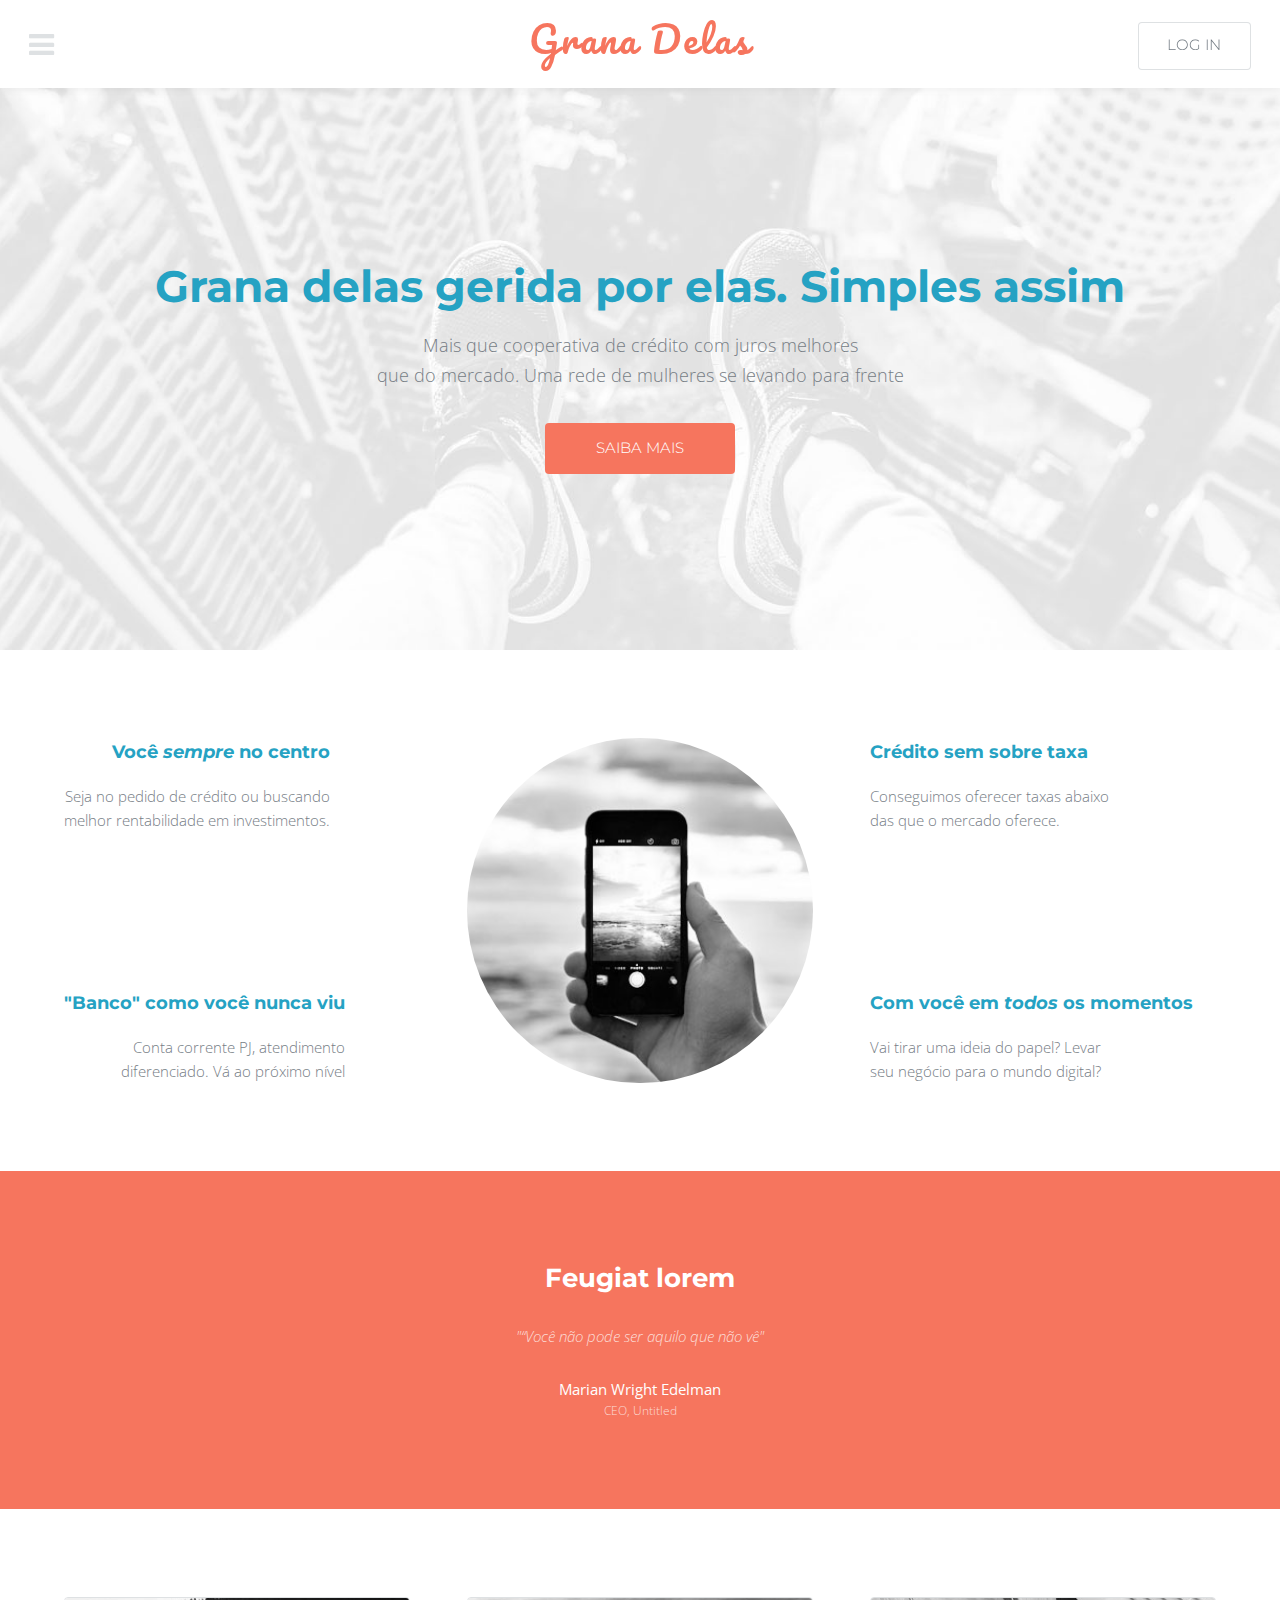
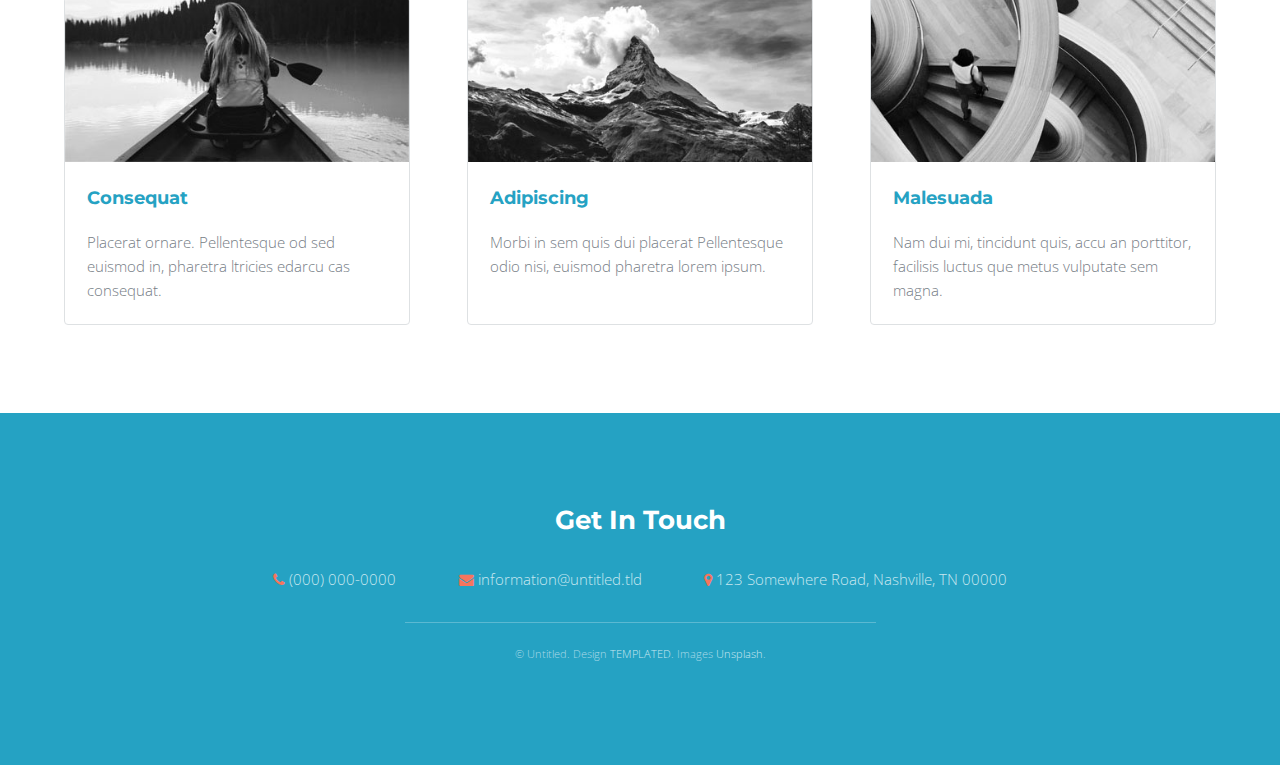
==== index.html @ 2351b1a2 "go" ====
<!DOCTYPE HTML>
<!--
	Intensify by TEMPLATED
	templated.co @templatedco
	Released for free under the Creative Commons Attribution 3.0 license (templated.co/license)
-->
<html>
	<head>
		<title>Grana Dellas</title>
		<meta charset="utf-8" />
		<meta name="viewport" content="width=device-width, initial-scale=1" />
		<link rel="stylesheet" href="assets/css/main.css" />
	</head>
	<body>

		<!-- Header -->
			<header id="header">
				<nav class="left">
					<a href="#menu"><span>Menu</span></a>
				</nav>
				<a href="index.html" class="logo">Grana Delas</a>
				<nav class="right">
					<a href="#" class="button alt">Log in</a>
				</nav>
			</header>

		<!-- Menu -->
			<nav id="menu">
				<ul class="links">
					<li><a href="index.html">Home</a></li>
					<li><a href="generic.html">Generic</a></li>
					<li><a href="elements.html">Elements</a></li>
				</ul>
				<ul class="actions vertical">
					<li><a href="#" class="button fit">Login</a></li>
				</ul>
			</nav>

		<!-- Banner -->
			<section id="banner">
				<div class="content">
					<h1>Grana delas gerida por elas. Simples assim</h1>
					<p>Mais que cooperativa de crédito com juros melhores<br />que do mercado. Uma rede de mulheres se levando para frente</p>
					<ul class="actions">
						<li><a href="#one" class="button scrolly">Saiba Mais</a></li>
					</ul>
				</div>
			</section>

		<!-- One -->
			<section id="one" class="wrapper">
				<div class="inner flex flex-3">
					<div class="flex-item left">
						<div>
							<h3>Você <i>sempre</i> no centro</h3>
							<p>Seja no pedido de crédito ou buscando<br />melhor rentabilidade em investimentos.</p>
						</div>
						<div>
							<h3>"Banco" como você nunca viu</h3>
							<p>Conta corrente PJ, atendimento  <br />diferenciado. Vá ao próximo nível</p>
						</div>
					</div>
					<div class="flex-item image fit round">
						<img src="images/pic01.jpg" alt="" />
					</div>
					<div class="flex-item right">
						<div>
							<h3>Crédito sem sobre taxa</h3>
							<p>Conseguimos oferecer taxas abaixo<br /> das que o mercado oferece.</p>
						</div>
						<div>
							<h3>Com você em <i>todos</i> os momentos</h3>
							<p>Vai tirar uma ideia do papel? Levar<br />seu negócio para o mundo digital?</p>
						</div>
					</div>
				</div>
			</section>

		<!-- Two -->
			<section id="two" class="wrapper style1 special">
				<div class="inner">
					<h2>Feugiat lorem</h2>
					<figure>
					    <blockquote>
					        "“Você não pode ser aquilo que não vê"
					    </blockquote>
					    <footer>
					        <cite class="author">Marian Wright Edelman</cite>
					        <cite class="company">CEO, Untitled</cite>
					    </footer>
					</figure>
				</div>
			</section>

		<!-- Three -->
			<section id="three" class="wrapper">
				<div class="inner flex flex-3">
					<div class="flex-item box">
						<div class="image fit">
							<img src="images/pic02.jpg" alt="" />
						</div>
						<div class="content">
							<h3>Consequat</h3>
							<p>Placerat ornare. Pellentesque od sed euismod in, pharetra ltricies edarcu cas consequat.</p>
						</div>
					</div>
					<div class="flex-item box">
						<div class="image fit">
							<img src="images/pic03.jpg" alt="" />
						</div>
						<div class="content">
							<h3>Adipiscing</h3>
							<p>Morbi in sem quis dui placerat Pellentesque odio nisi, euismod pharetra lorem ipsum.</p>
						</div>
					</div>
					<div class="flex-item box">
						<div class="image fit">
							<img src="images/pic04.jpg" alt="" />
						</div>
						<div class="content">
							<h3>Malesuada</h3>
							<p>Nam dui mi, tincidunt quis, accu an porttitor, facilisis luctus que metus vulputate sem magna.</p>
						</div>
					</div>
				</div>
			</section>

		<!-- Footer -->
			<footer id="footer">
				<div class="inner">
					<h2>Get In Touch</h2>
					<ul class="actions">
						<li><span class="icon fa-phone"></span> <a href="#">(000) 000-0000</a></li>
						<li><span class="icon fa-envelope"></span> <a href="#">information@untitled.tld</a></li>
						<li><span class="icon fa-map-marker"></span> 123 Somewhere Road, Nashville, TN 00000</li>
					</ul>
				</div>
				<div class="copyright">
					&copy; Untitled. Design <a href="https://templated.co">TEMPLATED</a>. Images <a href="https://unsplash.com">Unsplash</a>.
				</div>
			</footer>

		<!-- Scripts -->
			<script src="assets/js/jquery.min.js"></script>
			<script src="assets/js/jquery.scrolly.min.js"></script>
			<script src="assets/js/skel.min.js"></script>
			<script src="assets/js/util.js"></script>
			<script src="assets/js/main.js"></script>

	</body>
</html>
---- assets/css/main.css ----
@charset "UTF-8";
@import url(font-awesome.min.css);
@import "https://fonts.googleapis.com/css?family=Montserrat:700|Open+Sans:300,400|Pacifico";

/*
	Intensify by TEMPLATED
	templated.co @templatedco
	Released for free under the Creative Commons Attribution 3.0 license (templated.co/license)
*/

/* Reset */

	html, body, div, span, applet, object, iframe, h1, h2, h3, h4, h5, h6, p, blockquote, pre, a, abbr, acronym, address, big, cite, code, del, dfn, em, img, ins, kbd, q, s, samp, small, strike, strong, sub, sup, tt, var, b, u, i, center, dl, dt, dd, ol, ul, li, fieldset, form, label, legend, table, caption, tbody, tfoot, thead, tr, th, td, article, aside, canvas, details, embed, figure, figcaption, footer, header, hgroup, menu, nav, output, ruby, section, summary, time, mark, audio, video {
		margin: 0;
		padding: 0;
		border: 0;
		font-size: 100%;
		font: inherit;
		vertical-align: baseline;
	}

	article, aside, details, figcaption, figure, footer, header, hgroup, menu, nav, section {
		display: block;
	}

	body {
		line-height: 1;
	}

	ol, ul {
		list-style: none;
	}

	blockquote, q {
		quotes: none;
	}

	blockquote:before, blockquote:after, q:before, q:after {
		content: '';
		content: none;
	}

	table {
		border-collapse: collapse;
		border-spacing: 0;
	}

	body {
		-webkit-text-size-adjust: none;
	}

/* Box Model */

	*, *:before, *:after {
		-moz-box-sizing: border-box;
		-webkit-box-sizing: border-box;
		box-sizing: border-box;
	}

/* Containers */

	.container {
		margin-left: auto;
		margin-right: auto;
	}

	.container.\31 25\25 {
		width: 100%;
		max-width: 100em;
		min-width: 80em;
	}

	.container.\37 5\25 {
		width: 60em;
	}

	.container.\35 0\25 {
		width: 40em;
	}

	.container.\32 5\25 {
		width: 20em;
	}

	.container {
		width: 80em;
	}

	@media screen and (max-width: 1680px) {

		.container.\31 25\25 {
			width: 100%;
			max-width: 100em;
			min-width: 80em;
		}

		.container.\37 5\25 {
			width: 60em;
		}

		.container.\35 0\25 {
			width: 40em;
		}

		.container.\32 5\25 {
			width: 20em;
		}

		.container {
			width: 80em;
		}

	}

	@media screen and (max-width: 1280px) {

		.container.\31 25\25 {
			width: 100%;
			max-width: 81.25em;
			min-width: 65em;
		}

		.container.\37 5\25 {
			width: 48.75em;
		}

		.container.\35 0\25 {
			width: 32.5em;
		}

		.container.\32 5\25 {
			width: 16.25em;
		}

		.container {
			width: 65em;
		}

	}

	@media screen and (max-width: 980px) {

		.container.\31 25\25 {
			width: 100%;
			max-width: 112.5%;
			min-width: 90%;
		}

		.container.\37 5\25 {
			width: 67.5%;
		}

		.container.\35 0\25 {
			width: 45%;
		}

		.container.\32 5\25 {
			width: 22.5%;
		}

		.container {
			width: 90%;
		}

	}

	@media screen and (max-width: 736px) {

		.container.\31 25\25 {
			width: 100%;
			max-width: 112.5%;
			min-width: 90%;
		}

		.container.\37 5\25 {
			width: 67.5%;
		}

		.container.\35 0\25 {
			width: 45%;
		}

		.container.\32 5\25 {
			width: 22.5%;
		}

		.container {
			width: 90% !important;
		}

	}

	@media screen and (max-width: 480px) {

		.container.\31 25\25 {
			width: 100%;
			max-width: 112.5%;
			min-width: 90%;
		}

		.container.\37 5\25 {
			width: 67.5%;
		}

		.container.\35 0\25 {
			width: 45%;
		}

		.container.\32 5\25 {
			width: 22.5%;
		}

		.container {
			width: 90% !important;
		}

	}

/* Grid */

	.row {
		border-bottom: solid 1px transparent;
		-moz-box-sizing: border-box;
		-webkit-box-sizing: border-box;
		box-sizing: border-box;
	}

	.row > * {
		float: left;
		-moz-box-sizing: border-box;
		-webkit-box-sizing: border-box;
		box-sizing: border-box;
	}

	.row:after, .row:before {
		content: '';
		display: block;
		clear: both;
		height: 0;
	}

	.row.uniform > * > :first-child {
		margin-top: 0;
	}

	.row.uniform > * > :last-child {
		margin-bottom: 0;
	}

	.row.\30 \25 > * {
		padding: 0 0 0 0em;
	}

	.row.\30 \25 {
		margin: 0 0 -1px 0em;
	}

	.row.uniform.\30 \25 > * {
		padding: 0em 0 0 0em;
	}

	.row.uniform.\30 \25 {
		margin: 0em 0 -1px 0em;
	}

	.row > * {
		padding: 0 0 0 2em;
	}

	.row {
		margin: 0 0 -1px -2em;
	}

	.row.uniform > * {
		padding: 2em 0 0 2em;
	}

	.row.uniform {
		margin: -2em 0 -1px -2em;
	}

	.row.\32 00\25 > * {
		padding: 0 0 0 4em;
	}

	.row.\32 00\25 {
		margin: 0 0 -1px -4em;
	}

	.row.uniform.\32 00\25 > * {
		padding: 4em 0 0 4em;
	}

	.row.uniform.\32 00\25 {
		margin: -4em 0 -1px -4em;
	}

	.row.\31 50\25 > * {
		padding: 0 0 0 3em;
	}

	.row.\31 50\25 {
		margin: 0 0 -1px -3em;
	}

	.row.uniform.\31 50\25 > * {
		padding: 3em 0 0 3em;
	}

	.row.uniform.\31 50\25 {
		margin: -3em 0 -1px -3em;
	}

	.row.\35 0\25 > * {
		padding: 0 0 0 1em;
	}

	.row.\35 0\25 {
		margin: 0 0 -1px -1em;
	}

	.row.uniform.\35 0\25 > * {
		padding: 1em 0 0 1em;
	}

	.row.uniform.\35 0\25 {
		margin: -1em 0 -1px -1em;
	}

	.row.\32 5\25 > * {
		padding: 0 0 0 0.5em;
	}

	.row.\32 5\25 {
		margin: 0 0 -1px -0.5em;
	}

	.row.uniform.\32 5\25 > * {
		padding: 0.5em 0 0 0.5em;
	}

	.row.uniform.\32 5\25 {
		margin: -0.5em 0 -1px -0.5em;
	}

	.\31 2u, .\31 2u\24 {
		width: 100%;
		clear: none;
		margin-left: 0;
	}

	.\31 1u, .\31 1u\24 {
		width: 91.6666666667%;
		clear: none;
		margin-left: 0;
	}

	.\31 0u, .\31 0u\24 {
		width: 83.3333333333%;
		clear: none;
		margin-left: 0;
	}

	.\39 u, .\39 u\24 {
		width: 75%;
		clear: none;
		margin-left: 0;
	}

	.\38 u, .\38 u\24 {
		width: 66.6666666667%;
		clear: none;
		margin-left: 0;
	}

	.\37 u, .\37 u\24 {
		width: 58.3333333333%;
		clear: none;
		margin-left: 0;
	}

	.\36 u, .\36 u\24 {
		width: 50%;
		clear: none;
		margin-left: 0;
	}

	.\35 u, .\35 u\24 {
		width: 41.6666666667%;
		clear: none;
		margin-left: 0;
	}

	.\34 u, .\34 u\24 {
		width: 33.3333333333%;
		clear: none;
		margin-left: 0;
	}

	.\33 u, .\33 u\24 {
		width: 25%;
		clear: none;
		margin-left: 0;
	}

	.\32 u, .\32 u\24 {
		width: 16.6666666667%;
		clear: none;
		margin-left: 0;
	}

	.\31 u, .\31 u\24 {
		width: 8.3333333333%;
		clear: none;
		margin-left: 0;
	}

	.\31 2u\24 + *,
	.\31 1u\24 + *,
	.\31 0u\24 + *,
	.\39 u\24 + *,
	.\38 u\24 + *,
	.\37 u\24 + *,
	.\36 u\24 + *,
	.\35 u\24 + *,
	.\34 u\24 + *,
	.\33 u\24 + *,
	.\32 u\24 + *,
	.\31 u\24 + * {
		clear: left;
	}

	.\-11u {
		margin-left: 91.66667%;
	}

	.\-10u {
		margin-left: 83.33333%;
	}

	.\-9u {
		margin-left: 75%;
	}

	.\-8u {
		margin-left: 66.66667%;
	}

	.\-7u {
		margin-left: 58.33333%;
	}

	.\-6u {
		margin-left: 50%;
	}

	.\-5u {
		margin-left: 41.66667%;
	}

	.\-4u {
		margin-left: 33.33333%;
	}

	.\-3u {
		margin-left: 25%;
	}

	.\-2u {
		margin-left: 16.66667%;
	}

	.\-1u {
		margin-left: 8.33333%;
	}

	@media screen and (max-width: 1680px) {

		.row > * {
			padding: 0 0 0 2em;
		}

		.row {
			margin: 0 0 -1px -2em;
		}

		.row.uniform > * {
			padding: 2em 0 0 2em;
		}

		.row.uniform {
			margin: -2em 0 -1px -2em;
		}

		.row.\32 00\25 > * {
			padding: 0 0 0 4em;
		}

		.row.\32 00\25 {
			margin: 0 0 -1px -4em;
		}

		.row.uniform.\32 00\25 > * {
			padding: 4em 0 0 4em;
		}

		.row.uniform.\32 00\25 {
			margin: -4em 0 -1px -4em;
		}

		.row.\31 50\25 > * {
			padding: 0 0 0 3em;
		}

		.row.\31 50\25 {
			margin: 0 0 -1px -3em;
		}

		.row.uniform.\31 50\25 > * {
			padding: 3em 0 0 3em;
		}

		.row.uniform.\31 50\25 {
			margin: -3em 0 -1px -3em;
		}

		.row.\35 0\25 > * {
			padding: 0 0 0 1em;
		}

		.row.\35 0\25 {
			margin: 0 0 -1px -1em;
		}

		.row.uniform.\35 0\25 > * {
			padding: 1em 0 0 1em;
		}

		.row.uniform.\35 0\25 {
			margin: -1em 0 -1px -1em;
		}

		.row.\32 5\25 > * {
			padding: 0 0 0 0.5em;
		}

		.row.\32 5\25 {
			margin: 0 0 -1px -0.5em;
		}

		.row.uniform.\32 5\25 > * {
			padding: 0.5em 0 0 0.5em;
		}

		.row.uniform.\32 5\25 {
			margin: -0.5em 0 -1px -0.5em;
		}

		.\31 2u\28xlarge\29, .\31 2u\24\28xlarge\29 {
			width: 100%;
			clear: none;
			margin-left: 0;
		}

		.\31 1u\28xlarge\29, .\31 1u\24\28xlarge\29 {
			width: 91.6666666667%;
			clear: none;
			margin-left: 0;
		}

		.\31 0u\28xlarge\29, .\31 0u\24\28xlarge\29 {
			width: 83.3333333333%;
			clear: none;
			margin-left: 0;
		}

		.\39 u\28xlarge\29, .\39 u\24\28xlarge\29 {
			width: 75%;
			clear: none;
			margin-left: 0;
		}

		.\38 u\28xlarge\29, .\38 u\24\28xlarge\29 {
			width: 66.6666666667%;
			clear: none;
			margin-left: 0;
		}

		.\37 u\28xlarge\29, .\37 u\24\28xlarge\29 {
			width: 58.3333333333%;
			clear: none;
			margin-left: 0;
		}

		.\36 u\28xlarge\29, .\36 u\24\28xlarge\29 {
			width: 50%;
			clear: none;
			margin-left: 0;
		}

		.\35 u\28xlarge\29, .\35 u\24\28xlarge\29 {
			width: 41.6666666667%;
			clear: none;
			margin-left: 0;
		}

		.\34 u\28xlarge\29, .\34 u\24\28xlarge\29 {
			width: 33.3333333333%;
			clear: none;
			margin-left: 0;
		}

		.\33 u\28xlarge\29, .\33 u\24\28xlarge\29 {
			width: 25%;
			clear: none;
			margin-left: 0;
		}

		.\32 u\28xlarge\29, .\32 u\24\28xlarge\29 {
			width: 16.6666666667%;
			clear: none;
			margin-left: 0;
		}

		.\31 u\28xlarge\29, .\31 u\24\28xlarge\29 {
			width: 8.3333333333%;
			clear: none;
			margin-left: 0;
		}

		.\31 2u\24\28xlarge\29 + *,
		.\31 1u\24\28xlarge\29 + *,
		.\31 0u\24\28xlarge\29 + *,
		.\39 u\24\28xlarge\29 + *,
		.\38 u\24\28xlarge\29 + *,
		.\37 u\24\28xlarge\29 + *,
		.\36 u\24\28xlarge\29 + *,
		.\35 u\24\28xlarge\29 + *,
		.\34 u\24\28xlarge\29 + *,
		.\33 u\24\28xlarge\29 + *,
		.\32 u\24\28xlarge\29 + *,
		.\31 u\24\28xlarge\29 + * {
			clear: left;
		}

		.\-11u\28xlarge\29 {
			margin-left: 91.66667%;
		}

		.\-10u\28xlarge\29 {
			margin-left: 83.33333%;
		}

		.\-9u\28xlarge\29 {
			margin-left: 75%;
		}

		.\-8u\28xlarge\29 {
			margin-left: 66.66667%;
		}

		.\-7u\28xlarge\29 {
			margin-left: 58.33333%;
		}

		.\-6u\28xlarge\29 {
			margin-left: 50%;
		}

		.\-5u\28xlarge\29 {
			margin-left: 41.66667%;
		}

		.\-4u\28xlarge\29 {
			margin-left: 33.33333%;
		}

		.\-3u\28xlarge\29 {
			margin-left: 25%;
		}

		.\-2u\28xlarge\29 {
			margin-left: 16.66667%;
		}

		.\-1u\28xlarge\29 {
			margin-left: 8.33333%;
		}

	}

	@media screen and (max-width: 1280px) {

		.row > * {
			padding: 0 0 0 1.5em;
		}

		.row {
			margin: 0 0 -1px -1.5em;
		}

		.row.uniform > * {
			padding: 1.5em 0 0 1.5em;
		}

		.row.uniform {
			margin: -1.5em 0 -1px -1.5em;
		}

		.row.\32 00\25 > * {
			padding: 0 0 0 3em;
		}

		.row.\32 00\25 {
			margin: 0 0 -1px -3em;
		}

		.row.uniform.\32 00\25 > * {
			padding: 3em 0 0 3em;
		}

		.row.uniform.\32 00\25 {
			margin: -3em 0 -1px -3em;
		}

		.row.\31 50\25 > * {
			padding: 0 0 0 2.25em;
		}

		.row.\31 50\25 {
			margin: 0 0 -1px -2.25em;
		}

		.row.uniform.\31 50\25 > * {
			padding: 2.25em 0 0 2.25em;
		}

		.row.uniform.\31 50\25 {
			margin: -2.25em 0 -1px -2.25em;
		}

		.row.\35 0\25 > * {
			padding: 0 0 0 0.75em;
		}

		.row.\35 0\25 {
			margin: 0 0 -1px -0.75em;
		}

		.row.uniform.\35 0\25 > * {
			padding: 0.75em 0 0 0.75em;
		}

		.row.uniform.\35 0\25 {
			margin: -0.75em 0 -1px -0.75em;
		}

		.row.\32 5\25 > * {
			padding: 0 0 0 0.375em;
		}

		.row.\32 5\25 {
			margin: 0 0 -1px -0.375em;
		}

		.row.uniform.\32 5\25 > * {
			padding: 0.375em 0 0 0.375em;
		}

		.row.uniform.\32 5\25 {
			margin: -0.375em 0 -1px -0.375em;
		}

		.\31 2u\28large\29, .\31 2u\24\28large\29 {
			width: 100%;
			clear: none;
			margin-left: 0;
		}

		.\31 1u\28large\29, .\31 1u\24\28large\29 {
			width: 91.6666666667%;
			clear: none;
			margin-left: 0;
		}

		.\31 0u\28large\29, .\31 0u\24\28large\29 {
			width: 83.3333333333%;
			clear: none;
			margin-left: 0;
		}

		.\39 u\28large\29, .\39 u\24\28large\29 {
			width: 75%;
			clear: none;
			margin-left: 0;
		}

		.\38 u\28large\29, .\38 u\24\28large\29 {
			width: 66.6666666667%;
			clear: none;
			margin-left: 0;
		}

		.\37 u\28large\29, .\37 u\24\28large\29 {
			width: 58.3333333333%;
			clear: none;
			margin-left: 0;
		}

		.\36 u\28large\29, .\36 u\24\28large\29 {
			width: 50%;
			clear: none;
			margin-left: 0;
		}

		.\35 u\28large\29, .\35 u\24\28large\29 {
			width: 41.6666666667%;
			clear: none;
			margin-left: 0;
		}

		.\34 u\28large\29, .\34 u\24\28large\29 {
			width: 33.3333333333%;
			clear: none;
			margin-left: 0;
		}

		.\33 u\28large\29, .\33 u\24\28large\29 {
			width: 25%;
			clear: none;
			margin-left: 0;
		}

		.\32 u\28large\29, .\32 u\24\28large\29 {
			width: 16.6666666667%;
			clear: none;
			margin-left: 0;
		}

		.\31 u\28large\29, .\31 u\24\28large\29 {
			width: 8.3333333333%;
			clear: none;
			margin-left: 0;
		}

		.\31 2u\24\28large\29 + *,
		.\31 1u\24\28large\29 + *,
		.\31 0u\24\28large\29 + *,
		.\39 u\24\28large\29 + *,
		.\38 u\24\28large\29 + *,
		.\37 u\24\28large\29 + *,
		.\36 u\24\28large\29 + *,
		.\35 u\24\28large\29 + *,
		.\34 u\24\28large\29 + *,
		.\33 u\24\28large\29 + *,
		.\32 u\24\28large\29 + *,
		.\31 u\24\28large\29 + * {
			clear: left;
		}

		.\-11u\28large\29 {
			margin-left: 91.66667%;
		}

		.\-10u\28large\29 {
			margin-left: 83.33333%;
		}

		.\-9u\28large\29 {
			margin-left: 75%;
		}

		.\-8u\28large\29 {
			margin-left: 66.66667%;
		}

		.\-7u\28large\29 {
			margin-left: 58.33333%;
		}

		.\-6u\28large\29 {
			margin-left: 50%;
		}

		.\-5u\28large\29 {
			margin-left: 41.66667%;
		}

		.\-4u\28large\29 {
			margin-left: 33.33333%;
		}

		.\-3u\28large\29 {
			margin-left: 25%;
		}

		.\-2u\28large\29 {
			margin-left: 16.66667%;
		}

		.\-1u\28large\29 {
			margin-left: 8.33333%;
		}

	}

	@media screen and (max-width: 980px) {

		.row > * {
			padding: 0 0 0 1.5em;
		}

		.row {
			margin: 0 0 -1px -1.5em;
		}

		.row.uniform > * {
			padding: 1.5em 0 0 1.5em;
		}

		.row.uniform {
			margin: -1.5em 0 -1px -1.5em;
		}

		.row.\32 00\25 > * {
			padding: 0 0 0 3em;
		}

		.row.\32 00\25 {
			margin: 0 0 -1px -3em;
		}

		.row.uniform.\32 00\25 > * {
			padding: 3em 0 0 3em;
		}

		.row.uniform.\32 00\25 {
			margin: -3em 0 -1px -3em;
		}

		.row.\31 50\25 > * {
			padding: 0 0 0 2.25em;
		}

		.row.\31 50\25 {
			margin: 0 0 -1px -2.25em;
		}

		.row.uniform.\31 50\25 > * {
			padding: 2.25em 0 0 2.25em;
		}

		.row.uniform.\31 50\25 {
			margin: -2.25em 0 -1px -2.25em;
		}

		.row.\35 0\25 > * {
			padding: 0 0 0 0.75em;
		}

		.row.\35 0\25 {
			margin: 0 0 -1px -0.75em;
		}

		.row.uniform.\35 0\25 > * {
			padding: 0.75em 0 0 0.75em;
		}

		.row.uniform.\35 0\25 {
			margin: -0.75em 0 -1px -0.75em;
		}

		.row.\32 5\25 > * {
			padding: 0 0 0 0.375em;
		}

		.row.\32 5\25 {
			margin: 0 0 -1px -0.375em;
		}

		.row.uniform.\32 5\25 > * {
			padding: 0.375em 0 0 0.375em;
		}

		.row.uniform.\32 5\25 {
			margin: -0.375em 0 -1px -0.375em;
		}

		.\31 2u\28medium\29, .\31 2u\24\28medium\29 {
			width: 100%;
			clear: none;
			margin-left: 0;
		}

		.\31 1u\28medium\29, .\31 1u\24\28medium\29 {
			width: 91.6666666667%;
			clear: none;
			margin-left: 0;
		}

		.\31 0u\28medium\29, .\31 0u\24\28medium\29 {
			width: 83.3333333333%;
			clear: none;
			margin-left: 0;
		}

		.\39 u\28medium\29, .\39 u\24\28medium\29 {
			width: 75%;
			clear: none;
			margin-left: 0;
		}

		.\38 u\28medium\29, .\38 u\24\28medium\29 {
			width: 66.6666666667%;
			clear: none;
			margin-left: 0;
		}

		.\37 u\28medium\29, .\37 u\24\28medium\29 {
			width: 58.3333333333%;
			clear: none;
			margin-left: 0;
		}

		.\36 u\28medium\29, .\36 u\24\28medium\29 {
			width: 50%;
			clear: none;
			margin-left: 0;
		}

		.\35 u\28medium\29, .\35 u\24\28medium\29 {
			width: 41.6666666667%;
			clear: none;
			margin-left: 0;
		}

		.\34 u\28medium\29, .\34 u\24\28medium\29 {
			width: 33.3333333333%;
			clear: none;
			margin-left: 0;
		}

		.\33 u\28medium\29, .\33 u\24\28medium\29 {
			width: 25%;
			clear: none;
			margin-left: 0;
		}

		.\32 u\28medium\29, .\32 u\24\28medium\29 {
			width: 16.6666666667%;
			clear: none;
			margin-left: 0;
		}

		.\31 u\28medium\29, .\31 u\24\28medium\29 {
			width: 8.3333333333%;
			clear: none;
			margin-left: 0;
		}

		.\31 2u\24\28medium\29 + *,
		.\31 1u\24\28medium\29 + *,
		.\31 0u\24\28medium\29 + *,
		.\39 u\24\28medium\29 + *,
		.\38 u\24\28medium\29 + *,
		.\37 u\24\28medium\29 + *,
		.\36 u\24\28medium\29 + *,
		.\35 u\24\28medium\29 + *,
		.\34 u\24\28medium\29 + *,
		.\33 u\24\28medium\29 + *,
		.\32 u\24\28medium\29 + *,
		.\31 u\24\28medium\29 + * {
			clear: left;
		}

		.\-11u\28medium\29 {
			margin-left: 91.66667%;
		}

		.\-10u\28medium\29 {
			margin-left: 83.33333%;
		}

		.\-9u\28medium\29 {
			margin-left: 75%;
		}

		.\-8u\28medium\29 {
			margin-left: 66.66667%;
		}

		.\-7u\28medium\29 {
			margin-left: 58.33333%;
		}

		.\-6u\28medium\29 {
			margin-left: 50%;
		}

		.\-5u\28medium\29 {
			margin-left: 41.66667%;
		}

		.\-4u\28medium\29 {
			margin-left: 33.33333%;
		}

		.\-3u\28medium\29 {
			margin-left: 25%;
		}

		.\-2u\28medium\29 {
			margin-left: 16.66667%;
		}

		.\-1u\28medium\29 {
			margin-left: 8.33333%;
		}

	}

	@media screen and (max-width: 736px) {

		.row > * {
			padding: 0 0 0 1.25em;
		}

		.row {
			margin: 0 0 -1px -1.25em;
		}

		.row.uniform > * {
			padding: 1.25em 0 0 1.25em;
		}

		.row.uniform {
			margin: -1.25em 0 -1px -1.25em;
		}

		.row.\32 00\25 > * {
			padding: 0 0 0 2.5em;
		}

		.row.\32 00\25 {
			margin: 0 0 -1px -2.5em;
		}

		.row.uniform.\32 00\25 > * {
			padding: 2.5em 0 0 2.5em;
		}

		.row.uniform.\32 00\25 {
			margin: -2.5em 0 -1px -2.5em;
		}

		.row.\31 50\25 > * {
			padding: 0 0 0 1.875em;
		}

		.row.\31 50\25 {
			margin: 0 0 -1px -1.875em;
		}

		.row.uniform.\31 50\25 > * {
			padding: 1.875em 0 0 1.875em;
		}

		.row.uniform.\31 50\25 {
			margin: -1.875em 0 -1px -1.875em;
		}

		.row.\35 0\25 > * {
			padding: 0 0 0 0.625em;
		}

		.row.\35 0\25 {
			margin: 0 0 -1px -0.625em;
		}

		.row.uniform.\35 0\25 > * {
			padding: 0.625em 0 0 0.625em;
		}

		.row.uniform.\35 0\25 {
			margin: -0.625em 0 -1px -0.625em;
		}

		.row.\32 5\25 > * {
			padding: 0 0 0 0.3125em;
		}

		.row.\32 5\25 {
			margin: 0 0 -1px -0.3125em;
		}

		.row.uniform.\32 5\25 > * {
			padding: 0.3125em 0 0 0.3125em;
		}

		.row.uniform.\32 5\25 {
			margin: -0.3125em 0 -1px -0.3125em;
		}

		.\31 2u\28small\29, .\31 2u\24\28small\29 {
			width: 100%;
			clear: none;
			margin-left: 0;
		}

		.\31 1u\28small\29, .\31 1u\24\28small\29 {
			width: 91.6666666667%;
			clear: none;
			margin-left: 0;
		}

		.\31 0u\28small\29, .\31 0u\24\28small\29 {
			width: 83.3333333333%;
			clear: none;
			margin-left: 0;
		}

		.\39 u\28small\29, .\39 u\24\28small\29 {
			width: 75%;
			clear: none;
			margin-left: 0;
		}

		.\38 u\28small\29, .\38 u\24\28small\29 {
			width: 66.6666666667%;
			clear: none;
			margin-left: 0;
		}

		.\37 u\28small\29, .\37 u\24\28small\29 {
			width: 58.3333333333%;
			clear: none;
			margin-left: 0;
		}

		.\36 u\28small\29, .\36 u\24\28small\29 {
			width: 50%;
			clear: none;
			margin-left: 0;
		}

		.\35 u\28small\29, .\35 u\24\28small\29 {
			width: 41.6666666667%;
			clear: none;
			margin-left: 0;
		}

		.\34 u\28small\29, .\34 u\24\28small\29 {
			width: 33.3333333333%;
			clear: none;
			margin-left: 0;
		}

		.\33 u\28small\29, .\33 u\24\28small\29 {
			width: 25%;
			clear: none;
			margin-left: 0;
		}

		.\32 u\28small\29, .\32 u\24\28small\29 {
			width: 16.6666666667%;
			clear: none;
			margin-left: 0;
		}

		.\31 u\28small\29, .\31 u\24\28small\29 {
			width: 8.3333333333%;
			clear: none;
			margin-left: 0;
		}

		.\31 2u\24\28small\29 + *,
		.\31 1u\24\28small\29 + *,
		.\31 0u\24\28small\29 + *,
		.\39 u\24\28small\29 + *,
		.\38 u\24\28small\29 + *,
		.\37 u\24\28small\29 + *,
		.\36 u\24\28small\29 + *,
		.\35 u\24\28small\29 + *,
		.\34 u\24\28small\29 + *,
		.\33 u\24\28small\29 + *,
		.\32 u\24\28small\29 + *,
		.\31 u\24\28small\29 + * {
			clear: left;
		}

		.\-11u\28small\29 {
			margin-left: 91.66667%;
		}

		.\-10u\28small\29 {
			margin-left: 83.33333%;
		}

		.\-9u\28small\29 {
			margin-left: 75%;
		}

		.\-8u\28small\29 {
			margin-left: 66.66667%;
		}

		.\-7u\28small\29 {
			margin-left: 58.33333%;
		}

		.\-6u\28small\29 {
			margin-left: 50%;
		}

		.\-5u\28small\29 {
			margin-left: 41.66667%;
		}

		.\-4u\28small\29 {
			margin-left: 33.33333%;
		}

		.\-3u\28small\29 {
			margin-left: 25%;
		}

		.\-2u\28small\29 {
			margin-left: 16.66667%;
		}

		.\-1u\28small\29 {
			margin-left: 8.33333%;
		}

	}

	@media screen and (max-width: 480px) {

		.row > * {
			padding: 0 0 0 1.25em;
		}

		.row {
			margin: 0 0 -1px -1.25em;
		}

		.row.uniform > * {
			padding: 1.25em 0 0 1.25em;
		}

		.row.uniform {
			margin: -1.25em 0 -1px -1.25em;
		}

		.row.\32 00\25 > * {
			padding: 0 0 0 2.5em;
		}

		.row.\32 00\25 {
			margin: 0 0 -1px -2.5em;
		}

		.row.uniform.\32 00\25 > * {
			padding: 2.5em 0 0 2.5em;
		}

		.row.uniform.\32 00\25 {
			margin: -2.5em 0 -1px -2.5em;
		}

		.row.\31 50\25 > * {
			padding: 0 0 0 1.875em;
		}

		.row.\31 50\25 {
			margin: 0 0 -1px -1.875em;
		}

		.row.uniform.\31 50\25 > * {
			padding: 1.875em 0 0 1.875em;
		}

		.row.uniform.\31 50\25 {
			margin: -1.875em 0 -1px -1.875em;
		}

		.row.\35 0\25 > * {
			padding: 0 0 0 0.625em;
		}

		.row.\35 0\25 {
			margin: 0 0 -1px -0.625em;
		}

		.row.uniform.\35 0\25 > * {
			padding: 0.625em 0 0 0.625em;
		}

		.row.uniform.\35 0\25 {
			margin: -0.625em 0 -1px -0.625em;
		}

		.row.\32 5\25 > * {
			padding: 0 0 0 0.3125em;
		}

		.row.\32 5\25 {
			margin: 0 0 -1px -0.3125em;
		}

		.row.uniform.\32 5\25 > * {
			padding: 0.3125em 0 0 0.3125em;
		}

		.row.uniform.\32 5\25 {
			margin: -0.3125em 0 -1px -0.3125em;
		}

		.\31 2u\28xsmall\29, .\31 2u\24\28xsmall\29 {
			width: 100%;
			clear: none;
			margin-left: 0;
		}

		.\31 1u\28xsmall\29, .\31 1u\24\28xsmall\29 {
			width: 91.6666666667%;
			clear: none;
			margin-left: 0;
		}

		.\31 0u\28xsmall\29, .\31 0u\24\28xsmall\29 {
			width: 83.3333333333%;
			clear: none;
			margin-left: 0;
		}

		.\39 u\28xsmall\29, .\39 u\24\28xsmall\29 {
			width: 75%;
			clear: none;
			margin-left: 0;
		}

		.\38 u\28xsmall\29, .\38 u\24\28xsmall\29 {
			width: 66.6666666667%;
			clear: none;
			margin-left: 0;
		}

		.\37 u\28xsmall\29, .\37 u\24\28xsmall\29 {
			width: 58.3333333333%;
			clear: none;
			margin-left: 0;
		}

		.\36 u\28xsmall\29, .\36 u\24\28xsmall\29 {
			width: 50%;
			clear: none;
			margin-left: 0;
		}

		.\35 u\28xsmall\29, .\35 u\24\28xsmall\29 {
			width: 41.6666666667%;
			clear: none;
			margin-left: 0;
		}

		.\34 u\28xsmall\29, .\34 u\24\28xsmall\29 {
			width: 33.3333333333%;
			clear: none;
			margin-left: 0;
		}

		.\33 u\28xsmall\29, .\33 u\24\28xsmall\29 {
			width: 25%;
			clear: none;
			margin-left: 0;
		}

		.\32 u\28xsmall\29, .\32 u\24\28xsmall\29 {
			width: 16.6666666667%;
			clear: none;
			margin-left: 0;
		}

		.\31 u\28xsmall\29, .\31 u\24\28xsmall\29 {
			width: 8.3333333333%;
			clear: none;
			margin-left: 0;
		}

		.\31 2u\24\28xsmall\29 + *,
		.\31 1u\24\28xsmall\29 + *,
		.\31 0u\24\28xsmall\29 + *,
		.\39 u\24\28xsmall\29 + *,
		.\38 u\24\28xsmall\29 + *,
		.\37 u\24\28xsmall\29 + *,
		.\36 u\24\28xsmall\29 + *,
		.\35 u\24\28xsmall\29 + *,
		.\34 u\24\28xsmall\29 + *,
		.\33 u\24\28xsmall\29 + *,
		.\32 u\24\28xsmall\29 + *,
		.\31 u\24\28xsmall\29 + * {
			clear: left;
		}

		.\-11u\28xsmall\29 {
			margin-left: 91.66667%;
		}

		.\-10u\28xsmall\29 {
			margin-left: 83.33333%;
		}

		.\-9u\28xsmall\29 {
			margin-left: 75%;
		}

		.\-8u\28xsmall\29 {
			margin-left: 66.66667%;
		}

		.\-7u\28xsmall\29 {
			margin-left: 58.33333%;
		}

		.\-6u\28xsmall\29 {
			margin-left: 50%;
		}

		.\-5u\28xsmall\29 {
			margin-left: 41.66667%;
		}

		.\-4u\28xsmall\29 {
			margin-left: 33.33333%;
		}

		.\-3u\28xsmall\29 {
			margin-left: 25%;
		}

		.\-2u\28xsmall\29 {
			margin-left: 16.66667%;
		}

		.\-1u\28xsmall\29 {
			margin-left: 8.33333%;
		}

	}

/* Basic */

	@-ms-viewport {
		width: device-width;
	}

	body {
		-ms-overflow-style: scrollbar;
	}

	@media screen and (max-width: 480px) {

		html, body {
			min-width: 320px;
		}

	}

	body {
		background: #fff;
	}

		body.is-loading *, body.is-loading *:before, body.is-loading *:after {
			-moz-animation: none !important;
			-webkit-animation: none !important;
			-ms-animation: none !important;
			animation: none !important;
			-moz-transition: none !important;
			-webkit-transition: none !important;
			-ms-transition: none !important;
			transition: none !important;
		}

	.inner {
		margin: 0 auto;
		max-width: 65em;
	}

		@media screen and (max-width: 1280px) {

			.inner {
				max-width: 90%;
			}

		}

		@media screen and (max-width: 980px) {

			.inner {
				max-width: 70%;
			}

		}

		@media screen and (max-width: 736px) {

			.inner {
				max-width: 85%;
			}

		}

/* Type */

	body, input, select, textarea {
		color: #767d85;
		font-family: "Open Sans", Arial, Helvetica, sans-serif;
		font-size: 13pt;
		font-weight: 300;
		line-height: 1.65;
	}

		@media screen and (max-width: 1680px) {

			body, input, select, textarea {
				font-size: 11pt;
			}

		}

		@media screen and (max-width: 1280px) {

			body, input, select, textarea {
				font-size: 11pt;
			}

		}

		@media screen and (max-width: 980px) {

			body, input, select, textarea {
				font-size: 12pt;
			}

		}

		@media screen and (max-width: 736px) {

			body, input, select, textarea {
				font-size: 12pt;
			}

		}

		@media screen and (max-width: 480px) {

			body, input, select, textarea {
				font-size: 12pt;
			}

		}

	a {
		color: #25a2c3;
		text-decoration: underline;
	}

		a:hover {
			text-decoration: none;
		}

	strong, b {
		color: #727a82;
		font-weight: 700;
	}

	em, i {
		font-style: italic;
	}

	p {
		margin: 0 0 2em 0;
	}

	h1, h2, h3, h4, h5, h6 {
		color: #727a82;
		font-weight: 700;
		font-family: "Montserrat", sans-serif;
		line-height: 1.5;
		margin: 0 0 1em 0;
	}

		h1 a, h2 a, h3 a, h4 a, h5 a, h6 a {
			color: inherit;
			text-decoration: none;
		}

	h1 {
		font-size: 2em;
		line-height: 1.3;
	}

	h2 {
		font-size: 1.75em;
	}

	h3 {
		font-size: 1.25em;
	}

	h4 {
		font-size: 1em;
	}

	h5 {
		font-size: 0.9em;
	}

	h6 {
		font-size: 0.7em;
	}

	sub {
		font-size: 0.8em;
		position: relative;
		top: 0.5em;
	}

	sup {
		font-size: 0.8em;
		position: relative;
		top: -0.5em;
	}

	blockquote {
		font-style: italic;
		margin: 0 0 2em 0;
	}

	cite {
		display: block;
	}

		cite.author {
			font-weight: 400;
		}

		cite.company {
			font-size: .8em;
		}

	figure {
		margin: 0 0 2em 0;
	}

	code {
		background: rgba(144, 144, 144, 0.075);
		border-radius: 4px;
		border: solid 1px #dee1e3;
		font-family: "Courier New", monospace;
		font-size: 0.9em;
		margin: 0 0.25em;
		padding: 0.25em 0.65em;
	}

	pre {
		-webkit-overflow-scrolling: touch;
		font-family: "Courier New", monospace;
		font-size: 0.9em;
		margin: 0 0 2em 0;
	}

		pre code {
			display: block;
			line-height: 1.75;
			padding: 1em 1.5em;
			overflow-x: auto;
		}

	hr {
		border: 0;
		border-bottom: solid 1px #dee1e3;
		margin: 2em 0;
	}

		hr.major {
			margin: 3em 0;
		}

	.align-left {
		text-align: left;
	}

	.align-center {
		text-align: center;
	}

	.align-right {
		text-align: right;
	}

/* Section/Article */

	section.special, article.special {
		text-align: center;
	}

	header p {
		color: #bbb;
		position: relative;
		margin: 0 0 1.5em 0;
	}

	header h1 + p {
		font-size: 1.25em;
		margin-top: -1em;
	}

	header h2 + p {
		font-size: 1.25em;
		margin-top: -1em;
	}

	header h3 + p {
		font-size: 1.1em;
		margin-top: -0.8em;
	}

	header h4 + p,
	header h5 + p,
	header h6 + p {
		font-size: 0.9em;
		margin-top: -0.6em;
	}

/* Form */

	form {
		margin: 0 0 2em 0;
	}

	label {
		color: #727a82;
		display: block;
		font-size: 0.9em;
		font-weight: 700;
		margin: 0 0 1em 0;
	}

	input[type="text"],
	input[type="password"],
	input[type="email"],
	input[type="tel"],
	select,
	textarea {
		-moz-appearance: none;
		-webkit-appearance: none;
		-ms-appearance: none;
		appearance: none;
		background: rgba(144, 144, 144, 0.075);
		border-radius: 4px;
		border: none;
		border: solid 1px #dee1e3;
		color: inherit;
		display: block;
		outline: 0;
		padding: 0 1em;
		text-decoration: none;
		width: 100%;
	}

		input[type="text"]:invalid,
		input[type="password"]:invalid,
		input[type="email"]:invalid,
		input[type="tel"]:invalid,
		select:invalid,
		textarea:invalid {
			box-shadow: none;
		}

		input[type="text"]:focus,
		input[type="password"]:focus,
		input[type="email"]:focus,
		input[type="tel"]:focus,
		select:focus,
		textarea:focus {
			border-color: #25a2c3;
			box-shadow: 0 0 0 1px #25a2c3;
		}

	.select-wrapper {
		text-decoration: none;
		display: block;
		position: relative;
	}

		.select-wrapper:before {
			content: "";
			-moz-osx-font-smoothing: grayscale;
			-webkit-font-smoothing: antialiased;
			font-family: FontAwesome;
			font-style: normal;
			font-weight: normal;
			text-transform: none !important;
		}

		.select-wrapper:before {
			color: #dee1e3;
			display: block;
			height: 2.75em;
			line-height: 2.75em;
			pointer-events: none;
			position: absolute;
			right: 0;
			text-align: center;
			top: 0;
			width: 2.75em;
		}

		.select-wrapper select::-ms-expand {
			display: none;
		}

	input[type="text"],
	input[type="password"],
	input[type="email"],
	select {
		height: 3.5em;
		line-height: 3.5em;
	}

	textarea {
		padding: 0.75em 1em;
	}

	input[type="checkbox"],
	input[type="radio"] {
		-moz-appearance: none;
		-webkit-appearance: none;
		-ms-appearance: none;
		appearance: none;
		display: block;
		float: left;
		margin-right: -2em;
		opacity: 0;
		width: 1em;
		z-index: -1;
	}

		input[type="checkbox"] + label,
		input[type="radio"] + label {
			text-decoration: none;
			color: #767d85;
			cursor: pointer;
			display: inline-block;
			font-size: 1em;
			font-weight: 300;
			padding-left: 2.4em;
			padding-right: 0.75em;
			position: relative;
		}

			input[type="checkbox"] + label:before,
			input[type="radio"] + label:before {
				-moz-osx-font-smoothing: grayscale;
				-webkit-font-smoothing: antialiased;
				font-family: FontAwesome;
				font-style: normal;
				font-weight: normal;
				text-transform: none !important;
			}

			input[type="checkbox"] + label:before,
			input[type="radio"] + label:before {
				background: rgba(144, 144, 144, 0.075);
				border-radius: 4px;
				border: solid 1px #dee1e3;
				content: '';
				display: inline-block;
				height: 1.65em;
				left: 0;
				line-height: 1.58125em;
				position: absolute;
				text-align: center;
				top: 0;
				width: 1.65em;
			}

		input[type="checkbox"]:checked + label:before,
		input[type="radio"]:checked + label:before {
			background: #f6755e;
			border-color: #f6755e;
			color: #ffffff;
			content: '\f00c';
		}

		input[type="checkbox"]:focus + label:before,
		input[type="radio"]:focus + label:before {
			border-color: #25a2c3;
			box-shadow: 0 0 0 1px #25a2c3;
		}

	input[type="checkbox"] + label:before {
		border-radius: 4px;
	}

	input[type="radio"] + label:before {
		border-radius: 100%;
	}

	::-webkit-input-placeholder {
		color: #bbb !important;
		opacity: 1.0;
	}

	:-moz-placeholder {
		color: #bbb !important;
		opacity: 1.0;
	}

	::-moz-placeholder {
		color: #bbb !important;
		opacity: 1.0;
	}

	:-ms-input-placeholder {
		color: #bbb !important;
		opacity: 1.0;
	}

	.formerize-placeholder {
		color: #bbb !important;
		opacity: 1.0;
	}

/* Box */

	.box {
		border-radius: 4px;
		border: solid 1px #dee1e3;
		margin-bottom: 2em;
		overflow: hidden;
	}

		.box > :last-child,
		.box > :last-child > :last-child,
		.box > :last-child > :last-child > :last-child {
			margin-bottom: 0;
		}

		.box .image.fit {
			margin: 0;
		}

		.box .content {
			padding: 1.5em;
		}

		.box.alt {
			border: 0;
			border-radius: 0;
			padding: 0;
		}

/* Icon */

	.icon {
		text-decoration: none;
		border-bottom: none;
		position: relative;
	}

		.icon:before {
			-moz-osx-font-smoothing: grayscale;
			-webkit-font-smoothing: antialiased;
			font-family: FontAwesome;
			font-style: normal;
			font-weight: normal;
			text-transform: none !important;
		}

		.icon > .label {
			display: none;
		}

/* Image */

	.image {
		border: 0;
		display: inline-block;
		position: relative;
	}

		.image img {
			display: block;
		}

		.image.left, .image.right {
			max-width: 40%;
		}

			.image.left img, .image.right img {
				width: 100%;
			}

		.image.left {
			float: left;
			padding: 0 1.5em 1em 0;
			top: 0.25em;
		}

		.image.right {
			float: right;
			padding: 0 0 1em 1.5em;
			top: 0.25em;
		}

		.image.fit {
			display: block;
			margin: 0 0 2em 0;
			width: 100%;
		}

			.image.fit img {
				width: 100%;
			}

		.image.round img {
			border-radius: 100%;
		}

		.image.main {
			display: block;
			margin: 0 0 3em 0;
			width: 100%;
		}

			.image.main img {
				width: 100%;
			}

/* List */

	ol {
		list-style: decimal;
		margin: 0 0 2em 0;
		padding-left: 1.25em;
	}

		ol li {
			padding-left: 0.25em;
		}

	ul {
		list-style: disc;
		margin: 0 0 2em 0;
		padding-left: 1em;
	}

		ul li {
			padding-left: 0.5em;
		}

		ul.alt {
			list-style: none;
			padding-left: 0;
		}

			ul.alt li {
				border-top: solid 1px #dee1e3;
				padding: 0.5em 0;
			}

				ul.alt li:first-child {
					border-top: 0;
					padding-top: 0;
				}

		ul.icons {
			cursor: default;
			list-style: none;
			padding-left: 0;
		}

			ul.icons li {
				display: inline-block;
				padding: 0 1em 0 0;
			}

				ul.icons li:last-child {
					padding-right: 0;
				}

				ul.icons li .icon:before {
					font-size: 2em;
				}

		ul.actions {
			cursor: default;
			list-style: none;
			padding-left: 0;
		}

			ul.actions li {
				display: inline-block;
				padding: 0 1em 0 0;
				vertical-align: middle;
			}

				ul.actions li:last-child {
					padding-right: 0;
				}

			ul.actions.small li {
				padding: 0 0.5em 0 0;
			}

			ul.actions.vertical li {
				display: block;
				padding: 1em 0 0 0;
			}

				ul.actions.vertical li:first-child {
					padding-top: 0;
				}

				ul.actions.vertical li > * {
					margin-bottom: 0;
				}

			ul.actions.vertical.small li {
				padding: 0.5em 0 0 0;
			}

				ul.actions.vertical.small li:first-child {
					padding-top: 0;
				}

			ul.actions.fit {
				display: table;
				margin-left: -1em;
				padding: 0;
				table-layout: fixed;
				width: calc(100% + 1em);
			}

				ul.actions.fit li {
					display: table-cell;
					padding: 0 0 0 1em;
				}

					ul.actions.fit li > * {
						margin-bottom: 0;
					}

				ul.actions.fit.small {
					margin-left: -0.5em;
					width: calc(100% + 0.5em);
				}

					ul.actions.fit.small li {
						padding: 0 0 0 0.5em;
					}

			@media screen and (max-width: 480px) {

				ul.actions {
					margin: 0 0 2em 0;
				}

					ul.actions li {
						padding: 1em 0 0 0;
						display: block;
						text-align: center;
						width: 100%;
					}

						ul.actions li:first-child {
							padding-top: 0;
						}

						ul.actions li > * {
							width: 100%;
							margin: 0 !important;
						}

							ul.actions li > *.icon:before {
								margin-left: -2em;
							}

					ul.actions.small li {
						padding: 0.5em 0 0 0;
					}

						ul.actions.small li:first-child {
							padding-top: 0;
						}

			}

	dl {
		margin: 0 0 2em 0;
	}

		dl dt {
			display: block;
			font-weight: 700;
			margin: 0 0 1em 0;
		}

		dl dd {
			margin-left: 2em;
		}

/* Table */

	.table-wrapper {
		-webkit-overflow-scrolling: touch;
		overflow-x: auto;
	}

	table {
		margin: 0 0 2em 0;
		width: 100%;
	}

		table tbody tr {
			border: solid 1px #dee1e3;
			border-left: 0;
			border-right: 0;
		}

			table tbody tr:nth-child(2n + 1) {
				background-color: rgba(144, 144, 144, 0.075);
			}

		table td {
			padding: 0.75em 0.75em;
		}

		table th {
			color: #727a82;
			font-size: 0.9em;
			font-weight: 700;
			padding: 0 0.75em 0.75em 0.75em;
			text-align: left;
		}

		table thead {
			border-bottom: solid 2px #dee1e3;
		}

		table tfoot {
			border-top: solid 2px #dee1e3;
		}

		table.alt {
			border-collapse: separate;
		}

			table.alt tbody tr td {
				border: solid 1px #dee1e3;
				border-left-width: 0;
				border-top-width: 0;
			}

				table.alt tbody tr td:first-child {
					border-left-width: 1px;
				}

			table.alt tbody tr:first-child td {
				border-top-width: 1px;
			}

			table.alt thead {
				border-bottom: 0;
			}

			table.alt tfoot {
				border-top: 0;
			}

/* Button */

	input[type="submit"],
	input[type="reset"],
	input[type="button"],
	button,
	.button {
		-moz-appearance: none;
		-webkit-appearance: none;
		-ms-appearance: none;
		appearance: none;
		-moz-transition: background-color 0.2s ease-in-out, color 0.2s ease-in-out;
		-webkit-transition: background-color 0.2s ease-in-out, color 0.2s ease-in-out;
		-ms-transition: background-color 0.2s ease-in-out, color 0.2s ease-in-out;
		transition: background-color 0.2s ease-in-out, color 0.2s ease-in-out;
		background-color: #f6755e;
		border-radius: 4px;
		border: 0;
		color: #ffffff;
		cursor: pointer;
		display: inline-block;
		font-family: "Montserrat", sans-serif;
		height: 3.5em;
		line-height: 3.5em;
		padding: 0 3.5em;
		text-align: center;
		text-decoration: none;
		white-space: nowrap;
		text-transform: uppercase;
	}

		input[type="submit"]:hover,
		input[type="reset"]:hover,
		input[type="button"]:hover,
		button:hover,
		.button:hover {
			background-color: #f78a76;
		}

		input[type="submit"]:active,
		input[type="reset"]:active,
		input[type="button"]:active,
		button:active,
		.button:active {
			background-color: #f56046;
		}

		input[type="submit"].icon,
		input[type="reset"].icon,
		input[type="button"].icon,
		button.icon,
		.button.icon {
			padding-left: 1.35em;
		}

			input[type="submit"].icon:before,
			input[type="reset"].icon:before,
			input[type="button"].icon:before,
			button.icon:before,
			.button.icon:before {
				margin-right: 0.5em;
			}

		input[type="submit"].fit,
		input[type="reset"].fit,
		input[type="button"].fit,
		button.fit,
		.button.fit {
			display: block;
			margin: 0 0 1em 0;
			width: 100%;
		}

		input[type="submit"].small,
		input[type="reset"].small,
		input[type="button"].small,
		button.small,
		.button.small {
			font-size: 0.8em;
		}

		input[type="submit"].big,
		input[type="reset"].big,
		input[type="button"].big,
		button.big,
		.button.big {
			font-size: 1.35em;
		}

		input[type="submit"].alt,
		input[type="reset"].alt,
		input[type="button"].alt,
		button.alt,
		.button.alt {
			background-color: transparent;
			box-shadow: inset 0 0 0 1px #dee1e3;
			color: #727a82 !important;
		}

			input[type="submit"].alt:hover,
			input[type="reset"].alt:hover,
			input[type="button"].alt:hover,
			button.alt:hover,
			.button.alt:hover {
				background-color: rgba(144, 144, 144, 0.075);
			}

			input[type="submit"].alt:active,
			input[type="reset"].alt:active,
			input[type="button"].alt:active,
			button.alt:active,
			.button.alt:active {
				background-color: rgba(144, 144, 144, 0.2);
			}

			input[type="submit"].alt.icon:before,
			input[type="reset"].alt.icon:before,
			input[type="button"].alt.icon:before,
			button.alt.icon:before,
			.button.alt.icon:before {
				color: #bbb;
			}

		input[type="submit"].special,
		input[type="reset"].special,
		input[type="button"].special,
		button.special,
		.button.special {
			background-color: #25a2c3;
			color: #ffffff !important;
		}

			input[type="submit"].special:hover,
			input[type="reset"].special:hover,
			input[type="button"].special:hover,
			button.special:hover,
			.button.special:hover {
				background-color: #2bb3d7;
			}

			input[type="submit"].special:active,
			input[type="reset"].special:active,
			input[type="button"].special:active,
			button.special:active,
			.button.special:active {
				background-color: #2190ae;
			}

		input[type="submit"].disabled, input[type="submit"]:disabled,
		input[type="reset"].disabled,
		input[type="reset"]:disabled,
		input[type="button"].disabled,
		input[type="button"]:disabled,
		button.disabled,
		button:disabled,
		.button.disabled,
		.button:disabled {
			background-color: #767d85 !important;
			box-shadow: inset 0 -0.15em 0 0 rgba(0, 0, 0, 0.15);
			color: #fff !important;
			cursor: default;
			opacity: 0.25;
		}

		@media screen and (max-width: 480px) {

			input[type="submit"],
			input[type="reset"],
			input[type="button"],
			button,
			.button {
				padding: 0;
			}

		}

/* Flex */

	.flex {
		display: -ms-flexbox;
		-ms-flex-wrap: nowrap;
		-ms-flex-pack: justify;
		-ms-flex-align: stretch;
		display: -moz-flex;
		display: -webkit-flex;
		display: -ms-flex;
		display: flex;
		-moz-flex-wrap: nowrap;
		-webkit-flex-wrap: nowrap;
		-ms-flex-wrap: nowrap;
		flex-wrap: nowrap;
		-moz-justify-content: space-between;
		-webkit-justify-content: space-between;
		-ms-justify-content: space-between;
		justify-content: space-between;
		-moz-align-items: stretch;
		-webkit-align-items: stretch;
		-ms-align-items: stretch;
		align-items: stretch;
	}

		.flex.flex-3 .flex-item {
			-ms-flex: 0 1 auto;
			-ms-flex-preferred-size: 30%;
			-moz-flex-basis: 30%;
			-webkit-flex-basis: 30%;
			-ms-flex-basis: 30%;
			flex-basis: 30%;
		}

			.flex.flex-3 .flex-item.left {
				text-align: right;
			}

		@media screen and (max-width: 980px) {

			.flex {
				-ms-flex-wrap: wrap;
				-moz-flex-wrap: wrap;
				-webkit-flex-wrap: wrap;
				-ms-flex-wrap: wrap;
				flex-wrap: wrap;
			}

				.flex.flex-3 .flex-item {
					-ms-flex-preferred-size: 100%;
					-moz-flex-basis: 100%;
					-webkit-flex-basis: 100%;
					-ms-flex-basis: 100%;
					flex-basis: 100%;
				}

					.flex.flex-3 .flex-item.left {
						text-align: right;
					}

		}

/* Wrapper */

	.wrapper {
		padding: 6em 0 4em 0;
	}

		.wrapper h1, .wrapper h2, .wrapper h3, .wrapper h4, .wrapper h5 {
			color: #25a2c3;
		}

		.wrapper.style1 {
			background: #f6755e;
			color: #fcdcd6;
		}

			.wrapper.style1 h1, .wrapper.style1 h2, .wrapper.style1 h3, .wrapper.style1 h4, .wrapper.style1 h5 {
				color: #fff;
			}

			.wrapper.style1 cite.author {
				color: #fff;
			}

		@media screen and (max-width: 980px) {

			.wrapper {
				padding: 3em 0 1em 0;
			}

		}

		@media screen and (max-width: 480px) {

			.wrapper {
				padding: 2em 0 0.1em 0;
			}

		}

/* Header */

	body {
		padding-top: 6em;
	}

	#header {
		-moz-align-items: center;
		-webkit-align-items: center;
		-ms-align-items: center;
		align-items: center;
		background: #fff;
		cursor: default;
		height: 6em;
		left: 0;
		line-height: 6em;
		position: fixed;
		top: 0;
		width: 100%;
		z-index: 10001;
		box-shadow: 0 0 10px 0 rgba(0, 0, 0, 0.075);
		text-align: center;
	}

		#header .logo {
			color: #f6755e;
			font-family: "Pacifico", cursive;
			font-size: 2.5em;
			letter-spacing: 2px;
			margin-top: -5px;
			text-decoration: none;
			display: inline-block;
		}

		#header nav {
			position: absolute;
			top: 0;
			height: inherit;
			line-height: inherit;
		}

			#header nav.left {
				left: 2em;
			}

			#header nav.right {
				right: 2em;
			}

			#header nav .button {
				padding: 0 2em;
				height: 3.25em;
				line-height: 3.25em;
			}

			#header nav a {
				text-decoration: none;
				display: inline-block;
			}

				#header nav a[href="#menu"] {
					text-decoration: none;
					-webkit-tap-highlight-color: transparent;
					font-size: 2em;
					color: #dee1e3;
					z-index: 10005;
				}

					#header nav a[href="#menu"]:before {
						content: "";
						-moz-osx-font-smoothing: grayscale;
						-webkit-font-smoothing: antialiased;
						font-family: FontAwesome;
						font-style: normal;
						font-weight: normal;
						text-transform: none !important;
					}

					#header nav a[href="#menu"] span {
						display: none;
					}

					#header nav a[href="#menu"]:before {
						margin: 0 0.5em 0 0;
					}

	@media screen and (max-width: 980px) {

		body {
			padding-top: 44px;
		}

		#header {
			height: 44px;
			line-height: 44px;
		}

			#header .logo {
				font-size: 1.25em;
				text-align: center;
			}

			#header nav a[href="#menu"] {
				font-size: 1.5em;
			}

			#header nav.left {
				left: 1em;
			}

			#header nav.right {
				display: none;
			}

	}

	@media screen and (max-width: 480px) {

		#header {
			min-width: 320px;
		}

	}

/* Menu */

	#menu {
		-moz-transform: translateX(-20em);
		-webkit-transform: translateX(-20em);
		-ms-transform: translateX(-20em);
		transform: translateX(-20em);
		-moz-transition: -moz-transform 0.5s ease, visibility 0.5s;
		-webkit-transition: -webkit-transform 0.5s ease, visibility 0.5s;
		-ms-transition: -ms-transform 0.5s ease, visibility 0.5s;
		transition: transform 0.5s ease, visibility 0.5s;
		-webkit-overflow-scrolling: touch;
		background: #25a2c3;
		color: #ffffff;
		height: 100%;
		max-width: 80%;
		overflow-y: auto;
		padding: 3em 2em;
		position: fixed;
		left: 0;
		top: 0;
		visibility: hidden;
		width: 20em;
		z-index: 10002;
	}

		#menu > ul {
			margin: 0 0 1em 0;
		}

			#menu > ul.links {
				list-style: none;
				padding: 0;
			}

				#menu > ul.links > li {
					padding: 0;
				}

					#menu > ul.links > li > a:not(.button) {
						border: 0;
						border-top: solid 1px rgba(255, 255, 255, 0.25);
						color: inherit;
						display: block;
						line-height: 3.5em;
						text-decoration: none;
					}

					#menu > ul.links > li > .button {
						display: block;
						margin: 0.5em 0 0 0;
					}

					#menu > ul.links > li:first-child > a:not(.button) {
						border-top: 0 !important;
					}

			#menu > ul.actions {
				display: none;
			}

		#menu .close {
			text-decoration: none;
			-moz-transition: color 0.2s ease-in-out;
			-webkit-transition: color 0.2s ease-in-out;
			-ms-transition: color 0.2s ease-in-out;
			transition: color 0.2s ease-in-out;
			-webkit-tap-highlight-color: transparent;
			border: 0;
			color: #a7d9e7;
			cursor: pointer;
			display: block;
			height: 3.25em;
			line-height: 3.25em;
			padding-right: 1.25em;
			position: absolute;
			right: 0;
			text-align: right;
			top: 0;
			vertical-align: middle;
			width: 7em;
		}

			#menu .close:before {
				content: "";
				-moz-osx-font-smoothing: grayscale;
				-webkit-font-smoothing: antialiased;
				font-family: FontAwesome;
				font-style: normal;
				font-weight: normal;
				text-transform: none !important;
			}

			#menu .close:before {
				font-size: 1.25em;
			}

			#menu .close:hover {
				color: #ffffff;
			}

			@media screen and (max-width: 736px) {

				#menu .close {
					height: 4em;
					line-height: 4em;
				}

			}

		#menu.visible {
			-moz-transform: translateX(0);
			-webkit-transform: translateX(0);
			-ms-transform: translateX(0);
			transform: translateX(0);
			visibility: visible;
		}

		@media screen and (max-width: 980px) {

			#menu ul.actions {
				display: block;
			}

		}

		@media screen and (max-width: 736px) {

			#menu {
				padding: 2.5em 1.75em;
			}

		}

/* Banner */

	#banner {
		padding: 14em 0 12em 0;
		background-image: url(../../images/banner.jpg);
		background-size: cover;
		background-position: center top;
		background-repeat: no-repeat;
		text-align: center;
	}

		#banner .content {
			-moz-transition: opacity 1s ease-in-out, -moz-transform 0.75s ease-in-out;
			-webkit-transition: opacity 1s ease-in-out, -webkit-transform 0.75s ease-in-out;
			-ms-transition: opacity 1s ease-in-out, -ms-transform 0.75s ease-in-out;
			transition: opacity 1s ease-in-out, transform 0.75s ease-in-out;
			opacity: 1;
		}

		#banner h1 {
			font-size: 3em;
			color: #25a2c3;
			line-height: 1em;
			margin: 0 0 0.5em 0;
			padding: 0;
		}

		#banner p {
			font-size: 1.25em;
			margin-bottom: 1.75em;
		}

		@media screen and (max-width: 1280px) {

			#banner {
				padding: 12em 0 10em 0;
			}

		}

		@media screen and (max-width: 980px) {

			#banner {
				padding: 8em 6em 6em 6em;
			}

				#banner br {
					display: none;
				}

				#banner h1 {
					font-size: 2.25em;
				}

		}

		@media screen and (max-width: 736px) {

			#banner {
				padding: 6em 4em 4em 4em;
			}

		}

		@media screen and (max-width: 480px) {

			#banner {
				padding: 4em 2em 2em 2em;
			}

				#banner h1 {
					font-size: 2em;
				}

				#banner p {
					font-size: 1em;
				}

				#banner .button {
					font-size: .9em;
				}

		}

		body.is-loading #banner .content {
			opacity: 0;
			-moz-transform: translateY(1em);
			-webkit-transform: translateY(1em);
			-ms-transform: translateY(1em);
			transform: translateY(1em);
		}

/* Main */

	#one .inner {
		margin-bottom: 2em;
	}

	#one .flex-item {
		display: -ms-flexbox;
		-ms-flex-wrap: wrap;
		-ms-flex-pack: justify;
		display: -moz-flex;
		display: -webkit-flex;
		display: -ms-flex;
		display: flex;
		-moz-flex-wrap: wrap;
		-webkit-flex-wrap: wrap;
		-ms-flex-wrap: wrap;
		flex-wrap: wrap;
		-moz-justify-content: space-between;
		-webkit-justify-content: space-between;
		-ms-justify-content: space-between;
		justify-content: space-between;
		-moz-align-items: stretch;
		-webkit-align-items: stretch;
		-ms-align-items: stretch;
		align-items: stretch;
	}

		#one .flex-item.left div:first-child, #one .flex-item.right div:first-child {
			padding-top: 1em;
		}

		#one .flex-item.left div:last-child, #one .flex-item.right div:last-child {
			-moz-align-self: -moz-flex-end;
			-webkit-align-self: -webkit-flex-end;
			-ms-align-self: -ms-flex-end;
			align-self: flex-end;
		}

		#one .flex-item.left div p, #one .flex-item.right div p {
			margin-bottom: 1em;
		}

		@media screen and (max-width: 1280px) {

			#one .flex-item.left div:first-child, #one .flex-item.right div:first-child {
				padding-top: 0;
			}

			#one .flex-item.left div p, #one .flex-item.right div p {
				margin-bottom: 0;
			}

		}

		@media screen and (max-width: 980px) {

			#one .flex-item {
				-moz-flex-direction: column;
				-webkit-flex-direction: column;
				-ms-flex-direction: column;
				flex-direction: column;
				text-align: center;
			}

				#one .flex-item.left br, #one .flex-item.right br {
					display: none;
				}

				#one .flex-item.left div:first-child, #one .flex-item.right div:first-child {
					padding-top: 0;
				}

				#one .flex-item.left div:last-child, #one .flex-item.right div:last-child {
					-moz-align-self: center;
					-webkit-align-self: center;
					-ms-align-self: center;
					align-self: center;
				}

				#one .flex-item.left div p, #one .flex-item.right div p {
					margin-bottom: 2em;
				}

		}

	#one .image.fit {
		margin: 0;
	}

		@media screen and (max-width: 980px) {

			#one .image.fit {
				margin: 0 auto 2em auto;
				max-width: 60%;
			}

		}

		@media screen and (max-width: 480px) {

			#one .image.fit {
				margin: 0 auto 2em auto;
				max-width: 90%;
			}

		}

	@media screen and (max-width: 980px) {

		#two blockquote br {
			display: none;
		}

	}

	@media screen and (max-width: 980px) {

		#three {
			text-align: center;
		}

	}

/* Footer */

	#footer {
		padding: 6em 0 4em 0;
		background: #25a2c3;
		text-align: center;
		color: #c8e7f0;
	}

		#footer h2 {
			color: #fff;
		}

		#footer .icon {
			color: #f6755e;
		}

		#footer a {
			color: #c8e7f0;
			text-decoration: none;
		}

		#footer ul li {
			padding: 0 2em;
		}

		#footer .copyright {
			display: inline-block;
			color: #a7d9e7;
			font-size: 0.75em;
			margin: 0 0 2em 0;
			padding: 0;
			text-align: center;
			border-top: 1px solid rgba(255, 255, 255, 0.25);
			padding: 2em 10em;
		}

		@media screen and (max-width: 980px) {

			#footer {
				padding: 3em 0 1em 0;
			}

				#footer ul li {
					display: block;
					padding: .25em 0;
				}

		}

		@media screen and (max-width: 736px) {

			#footer .copyright {
				padding: 2em 5em;
			}

		}

		@media screen and (max-width: 480px) {

			#footer {
				padding: 2em 0 0.1em 0;
			}

				#footer ul li {
					font-size: .9em;
				}

					#footer ul li .icon:before {
						margin-left: -1em;
					}

				#footer .copyright {
					padding: 2em 0;
				}

		}
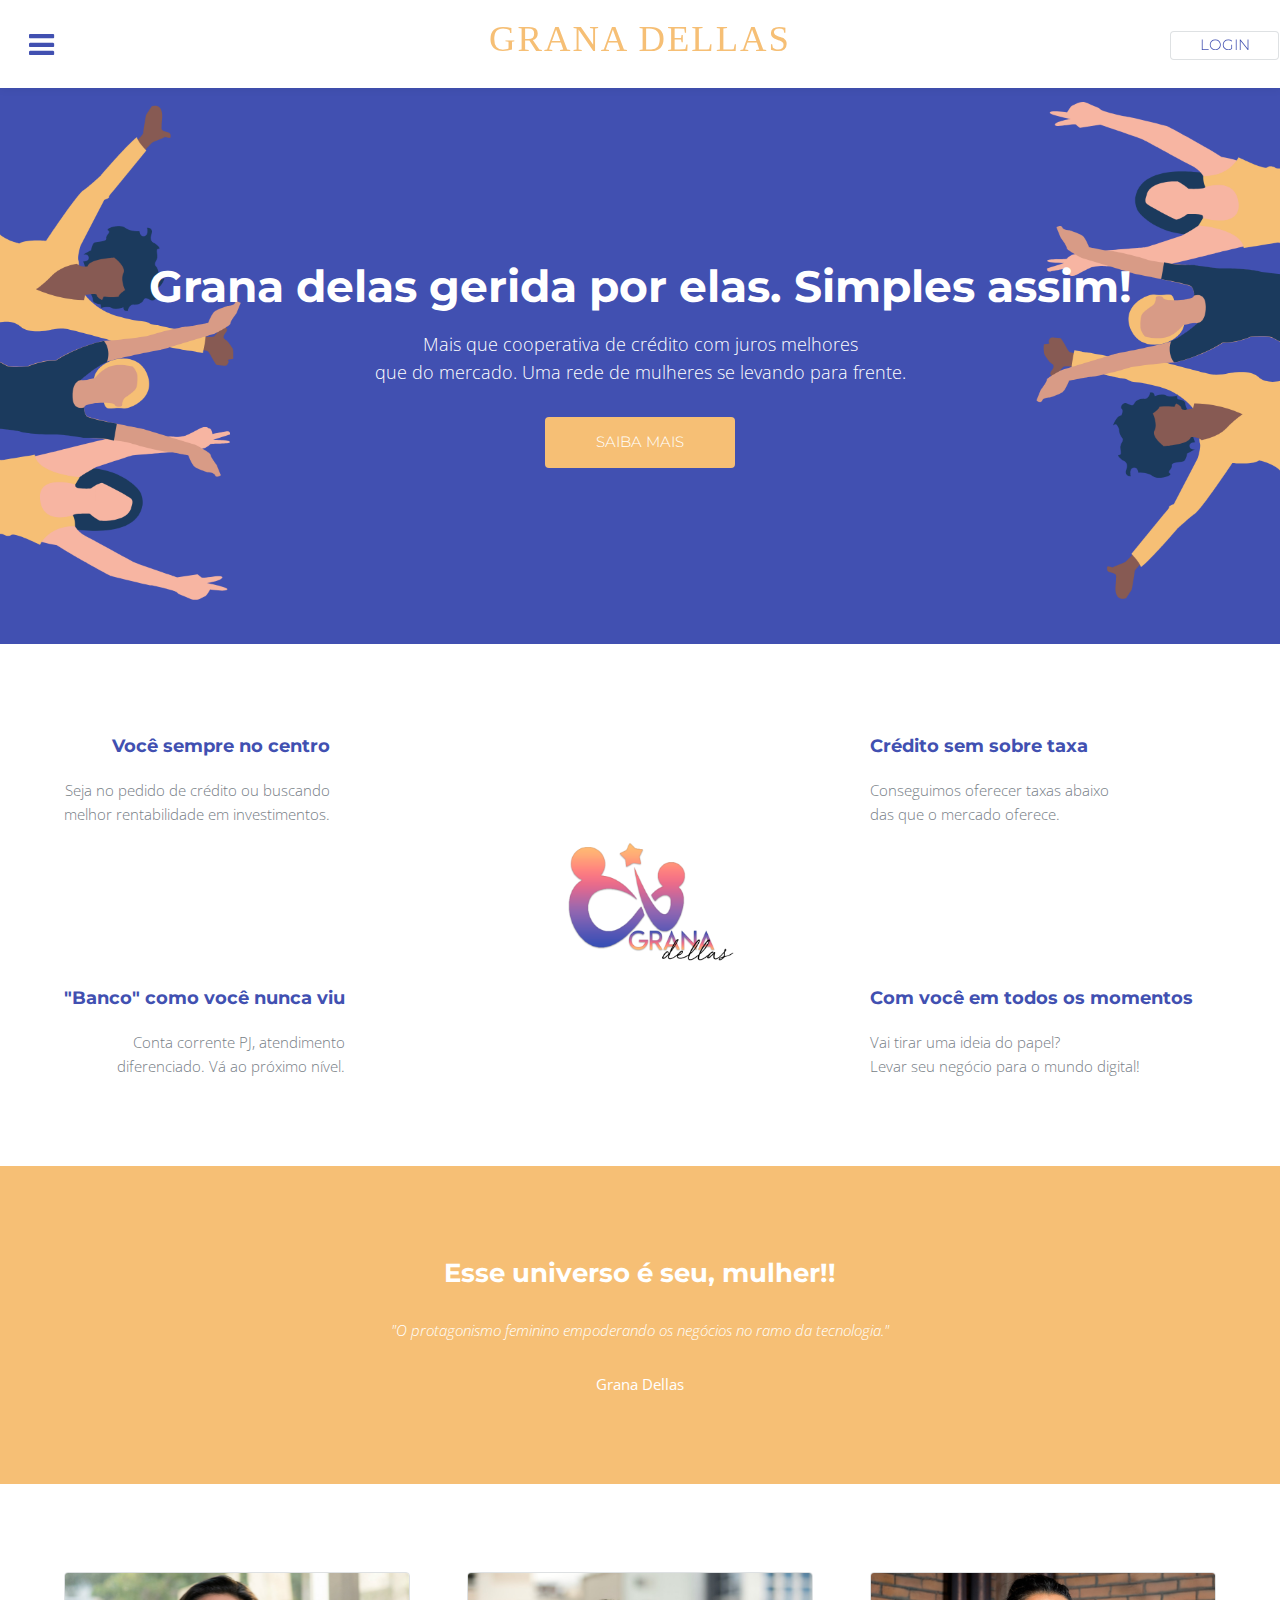
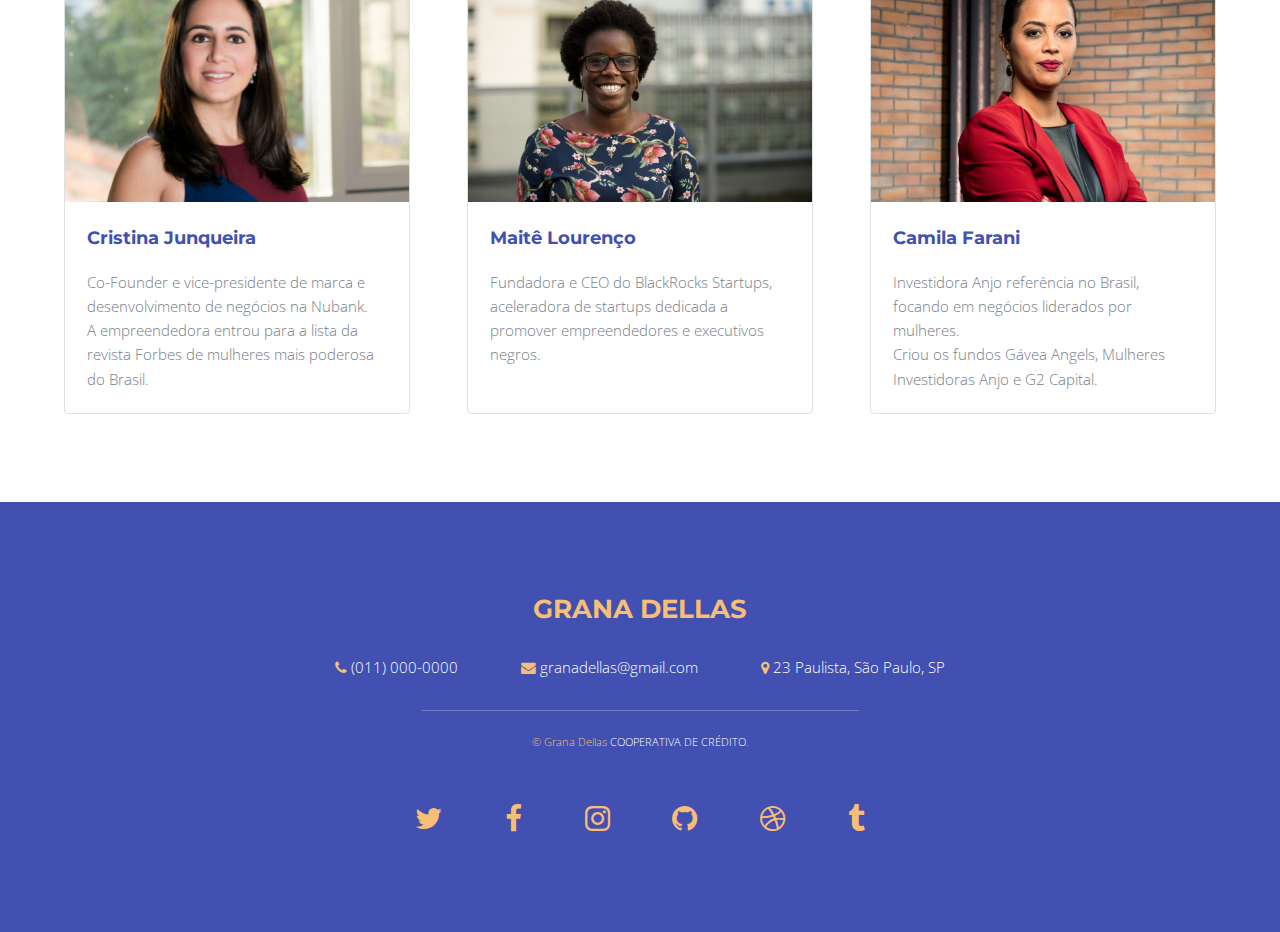
==== commit 6bab2b4e: "Merge pull request #2 from pollytakisita/polly" ====
--- a/index.html
+++ b/index.html
@@ -1,12 +1,7 @@
 <!DOCTYPE HTML>
-<!--
-	Intensify by TEMPLATED
-	templated.co @templatedco
-	Released for free under the Creative Commons Attribution 3.0 license (templated.co/license)
--->
 <html>
 	<head>
-		<title>Grana Dellas</title>
+		<title>Grana Dellas by COOPERATIVA DE CRÉDITO</title>
 		<meta charset="utf-8" />
 		<meta name="viewport" content="width=device-width, initial-scale=1" />
 		<link rel="stylesheet" href="assets/css/main.css" />
@@ -18,9 +13,9 @@
 				<nav class="left">
 					<a href="#menu"><span>Menu</span></a>
 				</nav>
-				<a href="index.html" class="logo">Grana Delas</a>
+				<a href="index.html" class="logo">GRANA DELLAS</a>
 				<nav class="right">
-					<a href="#" class="button alt">Log in</a>
+					<a href="#" class="button alt">Login</a>
 				</nav>
 			</header>
 
@@ -28,8 +23,8 @@
 			<nav id="menu">
 				<ul class="links">
 					<li><a href="index.html">Home</a></li>
-					<li><a href="generic.html">Generic</a></li>
-					<li><a href="elements.html">Elements</a></li>
+					<li><a href="generic.html">História</a></li>
+	
 				</ul>
 				<ul class="actions vertical">
 					<li><a href="#" class="button fit">Login</a></li>
@@ -39,8 +34,8 @@
 		<!-- Banner -->
 			<section id="banner">
 				<div class="content">
-					<h1>Grana delas gerida por elas. Simples assim</h1>
-					<p>Mais que cooperativa de crédito com juros melhores<br />que do mercado. Uma rede de mulheres se levando para frente</p>
+					<h1>Grana delas gerida por elas. Simples assim!</h1>
+					<p>Mais que cooperativa de crédito com juros melhores<br />que do mercado. Uma rede de mulheres se levando para frente.</p>
 					<ul class="actions">
 						<li><a href="#one" class="button scrolly">Saiba Mais</a></li>
 					</ul>
@@ -52,16 +47,16 @@
 				<div class="inner flex flex-3">
 					<div class="flex-item left">
 						<div>
-							<h3>Você <i>sempre</i> no centro</h3>
+							<h3>Você sempre no centro</h3>
 							<p>Seja no pedido de crédito ou buscando<br />melhor rentabilidade em investimentos.</p>
 						</div>
 						<div>
 							<h3>"Banco" como você nunca viu</h3>
-							<p>Conta corrente PJ, atendimento  <br />diferenciado. Vá ao próximo nível</p>
+							<p>Conta corrente PJ, atendimento  <br />diferenciado. Vá ao próximo nível.</p>
 						</div>
 					</div>
 					<div class="flex-item image fit round">
-						<img src="images/pic01.jpg" alt="" />
+						<img src="images/granadellas-logo.png" alt="" />
 					</div>
 					<div class="flex-item right">
 						<div>
@@ -69,8 +64,8 @@
 							<p>Conseguimos oferecer taxas abaixo<br /> das que o mercado oferece.</p>
 						</div>
 						<div>
-							<h3>Com você em <i>todos</i> os momentos</h3>
-							<p>Vai tirar uma ideia do papel? Levar<br />seu negócio para o mundo digital?</p>
+							<h3>Com você em todos os momentos</h3>
+							<p>Vai tirar uma ideia do papel?<br/>Levar seu negócio para o mundo digital!</p>
 						</div>
 					</div>
 				</div>
@@ -79,14 +74,13 @@
 		<!-- Two -->
 			<section id="two" class="wrapper style1 special">
 				<div class="inner">
-					<h2>Feugiat lorem</h2>
+					<h2>Esse universo é seu, mulher!!</h2>
 					<figure>
 					    <blockquote>
-					        "“Você não pode ser aquilo que não vê"
+					        "O protagonismo feminino empoderando os negócios no ramo da tecnologia."
 					    </blockquote>
 					    <footer>
-					        <cite class="author">Marian Wright Edelman</cite>
-					        <cite class="company">CEO, Untitled</cite>
+					        <cite class="author">Grana Dellas</cite>
 					    </footer>
 					</figure>
 				</div>
@@ -97,29 +91,29 @@
 				<div class="inner flex flex-3">
 					<div class="flex-item box">
 						<div class="image fit">
-							<img src="images/pic02.jpg" alt="" />
+							<img src="images/pic002.jpg" alt="" />
 						</div>
 						<div class="content">
-							<h3>Consequat</h3>
-							<p>Placerat ornare. Pellentesque od sed euismod in, pharetra ltricies edarcu cas consequat.</p>
+							<h3>Cristina Junqueira</h3>
+							<p>Co-Founder e vice-presidente de marca e desenvolvimento de negócios na Nubank. <br />A empreendedora entrou para a lista da revista Forbes de mulheres mais poderosa do Brasil.</p>
 						</div>
 					</div>
 					<div class="flex-item box">
 						<div class="image fit">
-							<img src="images/pic03.jpg" alt="" />
+							<img src="images/pic003.jpg" alt="" />
 						</div>
 						<div class="content">
-							<h3>Adipiscing</h3>
-							<p>Morbi in sem quis dui placerat Pellentesque odio nisi, euismod pharetra lorem ipsum.</p>
+							<h3>Maitê Lourenço</h3>
+							<p>Fundadora e CEO do BlackRocks Startups, aceleradora de startups dedicada a promover empreendedores e executivos negros.</p>
 						</div>
 					</div>
 					<div class="flex-item box">
 						<div class="image fit">
-							<img src="images/pic04.jpg" alt="" />
+							<img src="images/pic004.jpg" alt="" />
 						</div>
 						<div class="content">
-							<h3>Malesuada</h3>
-							<p>Nam dui mi, tincidunt quis, accu an porttitor, facilisis luctus que metus vulputate sem magna.</p>
+							<h3>Camila Farani</h3>
+							<p>Investidora Anjo referência no Brasil, focando em negócios liderados por mulheres.<br /> Criou os fundos Gávea Angels, Mulheres Investidoras Anjo e G2 Capital.</p>
 						</div>
 					</div>
 				</div>
@@ -128,17 +122,27 @@
 		<!-- Footer -->
 			<footer id="footer">
 				<div class="inner">
-					<h2>Get In Touch</h2>
+					<h2>GRANA DELLAS</h2>
 					<ul class="actions">
-						<li><span class="icon fa-phone"></span> <a href="#">(000) 000-0000</a></li>
-						<li><span class="icon fa-envelope"></span> <a href="#">information@untitled.tld</a></li>
-						<li><span class="icon fa-map-marker"></span> 123 Somewhere Road, Nashville, TN 00000</li>
+						<li><span class="icon fa-phone"></span> <a href="#">(011) 000-0000</a></li>
+						<li><span class="icon fa-envelope"></span> <a href="#">granadellas@gmail.com</a></li>
+						<li><span class="icon fa-map-marker"></span> 23 Paulista, São Paulo, SP</li>
 					</ul>
 				</div>
 				<div class="copyright">
-					&copy; Untitled. Design <a href="https://templated.co">TEMPLATED</a>. Images <a href="https://unsplash.com">Unsplash</a>.
+					&copy; Grana Dellas <a href=#>COOPERATIVA DE CRÉDITO</a>.
 				</div>
-			</footer>
+        
+				<ul class="icons">
+				 <li><a href="https://twitter.com/login?lang=pt" class="icon fa-twitter"><span class="label">Twitter</span></a></li>
+				 <li><a href="https://www.facebook.com/" class="icon fa-facebook"><span class="label">Facebook</span></a></li>
+			     <li><a href="https://www.instagram.com/" class="icon fa-instagram"><span class="label">Instagram</span></a></li>
+				 <li><a href="https://github.com/" class="icon fa-github"><span class="label">Github</span></a></li>
+				 <li><a href="https://dribbble.com/" class="icon fa-dribbble"><span class="label">Dribbble</span></a></li>
+				 <li><a href="https://www.tumblr.com/login?language=pt_BR" class="icon fa-tumblr"><span class="label">Tumblr</span></a></li>
+				 </ul>
+
+				</footer>
 
 		<!-- Scripts -->
 			<script src="assets/js/jquery.min.js"></script>
--- a/assets/css/main.css
+++ b/assets/css/main.css
@@ -1833,6 +1833,8 @@
 		font-size: 0.9em;
 		margin-top: -0.6em;
 	}
+
+	
 
 /* Form */
 
@@ -2396,7 +2398,7 @@
 		-webkit-transition: background-color 0.2s ease-in-out, color 0.2s ease-in-out;
 		-ms-transition: background-color 0.2s ease-in-out, color 0.2s ease-in-out;
 		transition: background-color 0.2s ease-in-out, color 0.2s ease-in-out;
-		background-color: #f6755e;
+		background-color: #f6bf75;
 		border-radius: 4px;
 		border: 0;
 		color: #ffffff;
@@ -2417,7 +2419,7 @@
 		input[type="button"]:hover,
 		button:hover,
 		.button:hover {
-			background-color: #f78a76;
+			background-color: #d77185;
 		}
 
 		input[type="submit"]:active,
@@ -2477,7 +2479,7 @@
 		.button.alt {
 			background-color: transparent;
 			box-shadow: inset 0 0 0 1px #dee1e3;
-			color: #727a82 !important;
+			color: #4150b1 !important;
 		}
 
 			input[type="submit"].alt:hover,
@@ -2501,7 +2503,7 @@
 			input[type="button"].alt.icon:before,
 			button.alt.icon:before,
 			.button.alt.icon:before {
-				color: #bbb;
+				color: #d77185;
 			}
 
 		input[type="submit"].special,
@@ -2509,7 +2511,7 @@
 		input[type="button"].special,
 		button.special,
 		.button.special {
-			background-color: #25a2c3;
+			background-color: #4150b1;
 			color: #ffffff !important;
 		}
 
@@ -2518,7 +2520,7 @@
 			input[type="button"].special:hover,
 			button.special:hover,
 			.button.special:hover {
-				background-color: #2bb3d7;
+				background-color: #4150b1;
 			}
 
 			input[type="submit"].special:active,
@@ -2526,7 +2528,7 @@
 			input[type="button"].special:active,
 			button.special:active,
 			.button.special:active {
-				background-color: #2190ae;
+				background-color: #4150b1;
 			}
 
 		input[type="submit"].disabled, input[type="submit"]:disabled,
@@ -2626,20 +2628,21 @@
 	}
 
 		.wrapper h1, .wrapper h2, .wrapper h3, .wrapper h4, .wrapper h5 {
-			color: #25a2c3;
+			color: #4150b1;
 		}
 
 		.wrapper.style1 {
-			background: #f6755e;
-			color: #fcdcd6;
+			background: #f6bf75;
+			color: #ffffff;
+
 		}
 
 			.wrapper.style1 h1, .wrapper.style1 h2, .wrapper.style1 h3, .wrapper.style1 h4, .wrapper.style1 h5 {
-				color: #fff;
+				color: #ffffff;
 			}
 
 			.wrapper.style1 cite.author {
-				color: #fff;
+				color: #ffffff;
 			}
 
 		@media screen and (max-width: 980px) {
@@ -2682,15 +2685,15 @@
 		text-align: center;
 	}
 
-		#header .logo {
-			color: #f6755e;
-			font-family: "Pacifico", cursive;
-			font-size: 2.5em;
-			letter-spacing: 2px;
-			margin-top: -5px;
-			text-decoration: none;
-			display: inline-block;
-		}
+	#header .logo {
+		color: #f6bf75;
+		font-family: Cambria, Cochin, Georgia, Times, 'Times New Roman', serif;
+		font-size: 2.5em;
+		letter-spacing: 2px;
+		margin-top: -5px;
+		text-decoration: none;
+		display: inline-block;
+	}
 
 		#header nav {
 			position: absolute;
@@ -2704,13 +2707,15 @@
 			}
 
 			#header nav.right {
-				right: 2em;
+				right: 1px;
+			
+		
 			}
 
 			#header nav .button {
 				padding: 0 2em;
-				height: 3.25em;
-				line-height: 3.25em;
+				height: 2em;
+				line-height: 2em;
 			}
 
 			#header nav a {
@@ -2722,7 +2727,7 @@
 					text-decoration: none;
 					-webkit-tap-highlight-color: transparent;
 					font-size: 2em;
-					color: #dee1e3;
+					color: #4150b1;
 					z-index: 10005;
 				}
 
@@ -2794,7 +2799,7 @@
 		-ms-transition: -ms-transform 0.5s ease, visibility 0.5s;
 		transition: transform 0.5s ease, visibility 0.5s;
 		-webkit-overflow-scrolling: touch;
-		background: #25a2c3;
+		background: #4150b1;
 		color: #ffffff;
 		height: 100%;
 		max-width: 80%;
@@ -2920,11 +2925,12 @@
 
 	#banner {
 		padding: 14em 0 12em 0;
-		background-image: url(../../images/banner.jpg);
+		background-image: url(../../images/banner.png);
 		background-size: cover;
 		background-position: center top;
 		background-repeat: no-repeat;
 		text-align: center;
+
 	}
 
 		#banner .content {
@@ -2937,7 +2943,7 @@
 
 		#banner h1 {
 			font-size: 3em;
-			color: #25a2c3;
+			color: #ffffff;
 			line-height: 1em;
 			margin: 0 0 0.5em 0;
 			padding: 0;
@@ -2946,6 +2952,8 @@
 		#banner p {
 			font-size: 1.25em;
 			margin-bottom: 1.75em;
+			color: #ffffff;
+			line-height: 1.5em;
 		}
 
 		@media screen and (max-width: 1280px) {
@@ -3136,21 +3144,21 @@
 
 	#footer {
 		padding: 6em 0 4em 0;
-		background: #25a2c3;
+		background: #4150b1;
 		text-align: center;
-		color: #c8e7f0;
+		color: #ffffff;
 	}
 
 		#footer h2 {
-			color: #fff;
+			color: #f6bf75;
 		}
 
 		#footer .icon {
-			color: #f6755e;
+			color: #f6bf75;
 		}
 
 		#footer a {
-			color: #c8e7f0;
+			color: #ffffff;
 			text-decoration: none;
 		}
 
@@ -3160,7 +3168,7 @@
 
 		#footer .copyright {
 			display: inline-block;
-			color: #a7d9e7;
+			color: #f6bf75;
 			font-size: 0.75em;
 			margin: 0 0 2em 0;
 			padding: 0;
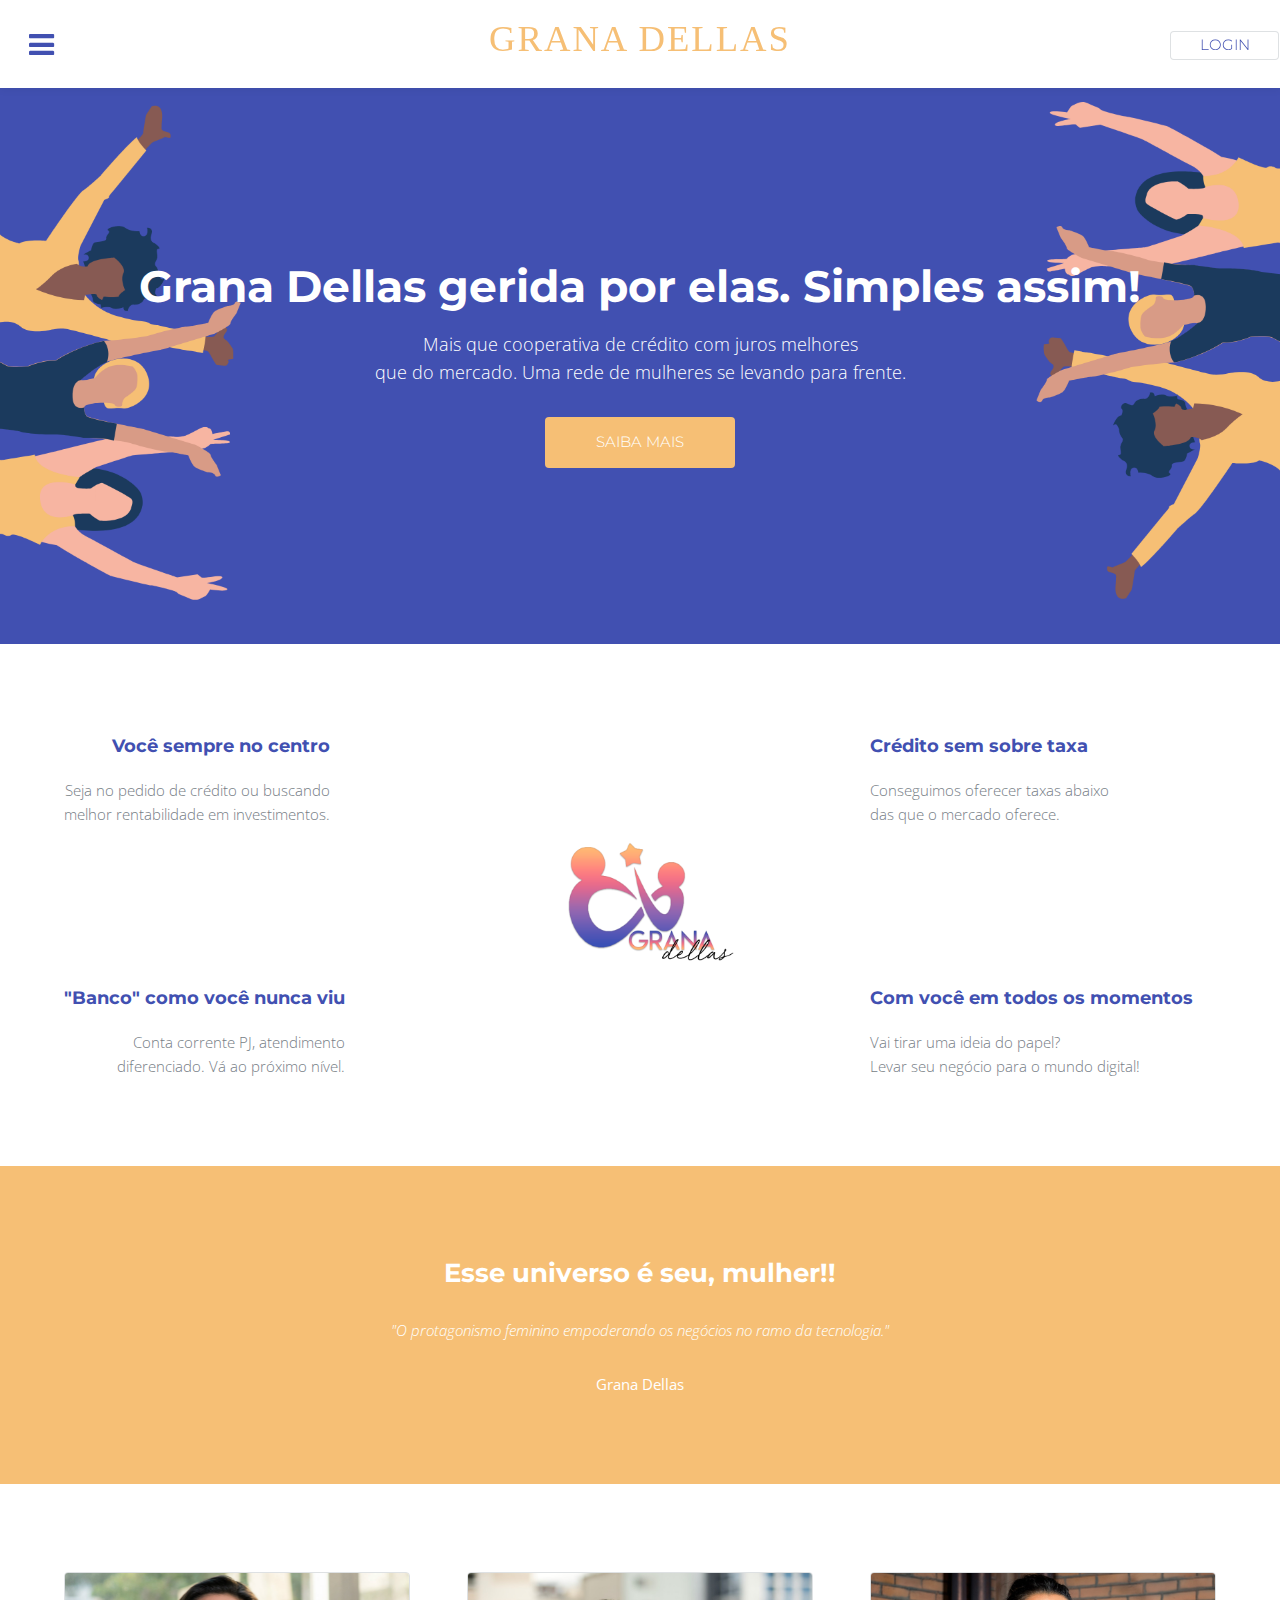
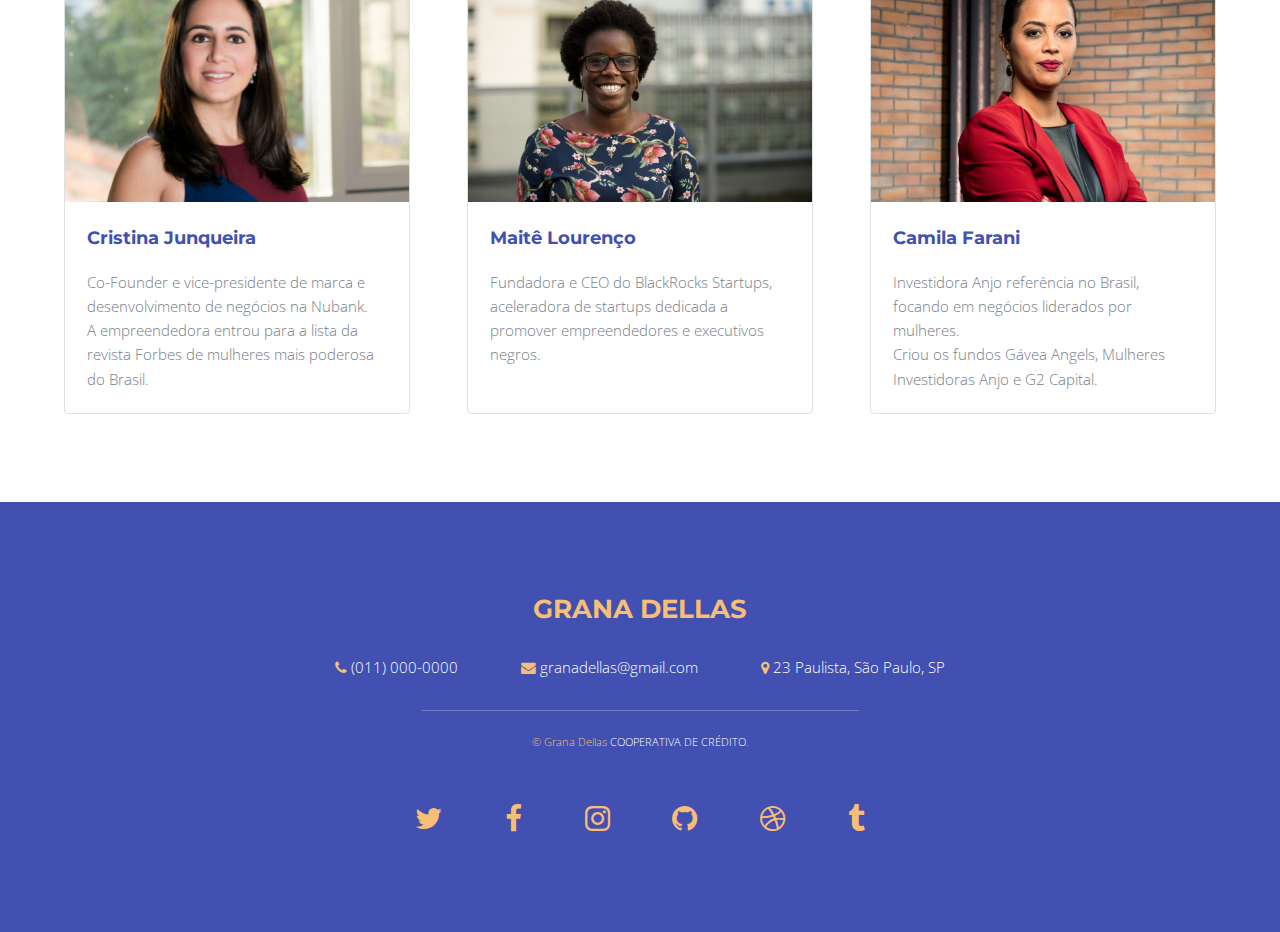
==== commit 00f62912: "your commit" ====
--- a/index.html
+++ b/index.html
@@ -34,7 +34,7 @@
 		<!-- Banner -->
 			<section id="banner">
 				<div class="content">
-					<h1>Grana delas gerida por elas. Simples assim!</h1>
+					<h1>Grana Dellas gerida por elas. Simples assim!</h1>
 					<p>Mais que cooperativa de crédito com juros melhores<br />que do mercado. Uma rede de mulheres se levando para frente.</p>
 					<ul class="actions">
 						<li><a href="#one" class="button scrolly">Saiba Mais</a></li>
@@ -115,6 +115,7 @@
 							<h3>Camila Farani</h3>
 							<p>Investidora Anjo referência no Brasil, focando em negócios liderados por mulheres.<br /> Criou os fundos Gávea Angels, Mulheres Investidoras Anjo e G2 Capital.</p>
 						</div>
+						
 					</div>
 				</div>
 			</section>
--- a/assets/css/main.css
+++ b/assets/css/main.css
@@ -3,9 +3,8 @@
 @import "https://fonts.googleapis.com/css?family=Montserrat:700|Open+Sans:300,400|Pacifico";
 
 /*
-	Intensify by TEMPLATED
-	templated.co @templatedco
-	Released for free under the Creative Commons Attribution 3.0 license (templated.co/license)
+Início
+
 */
 
 /* Reset */
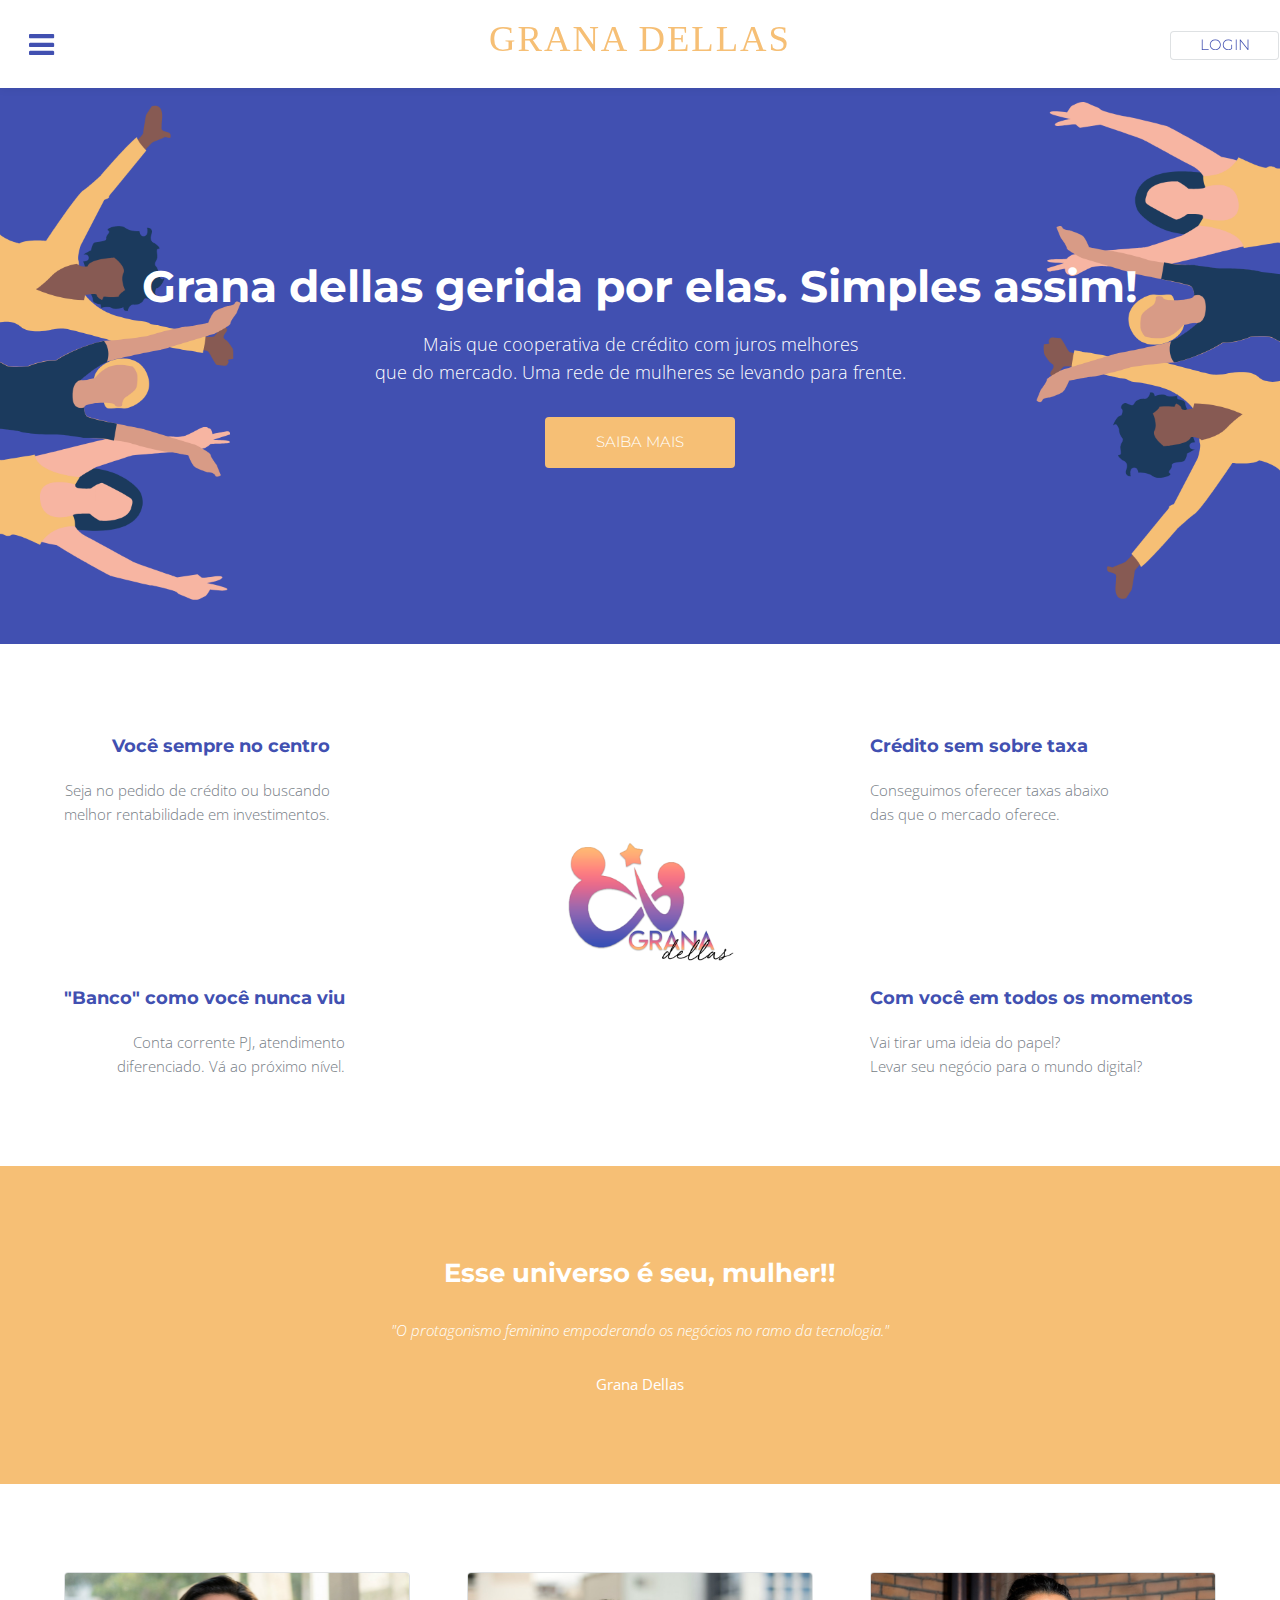
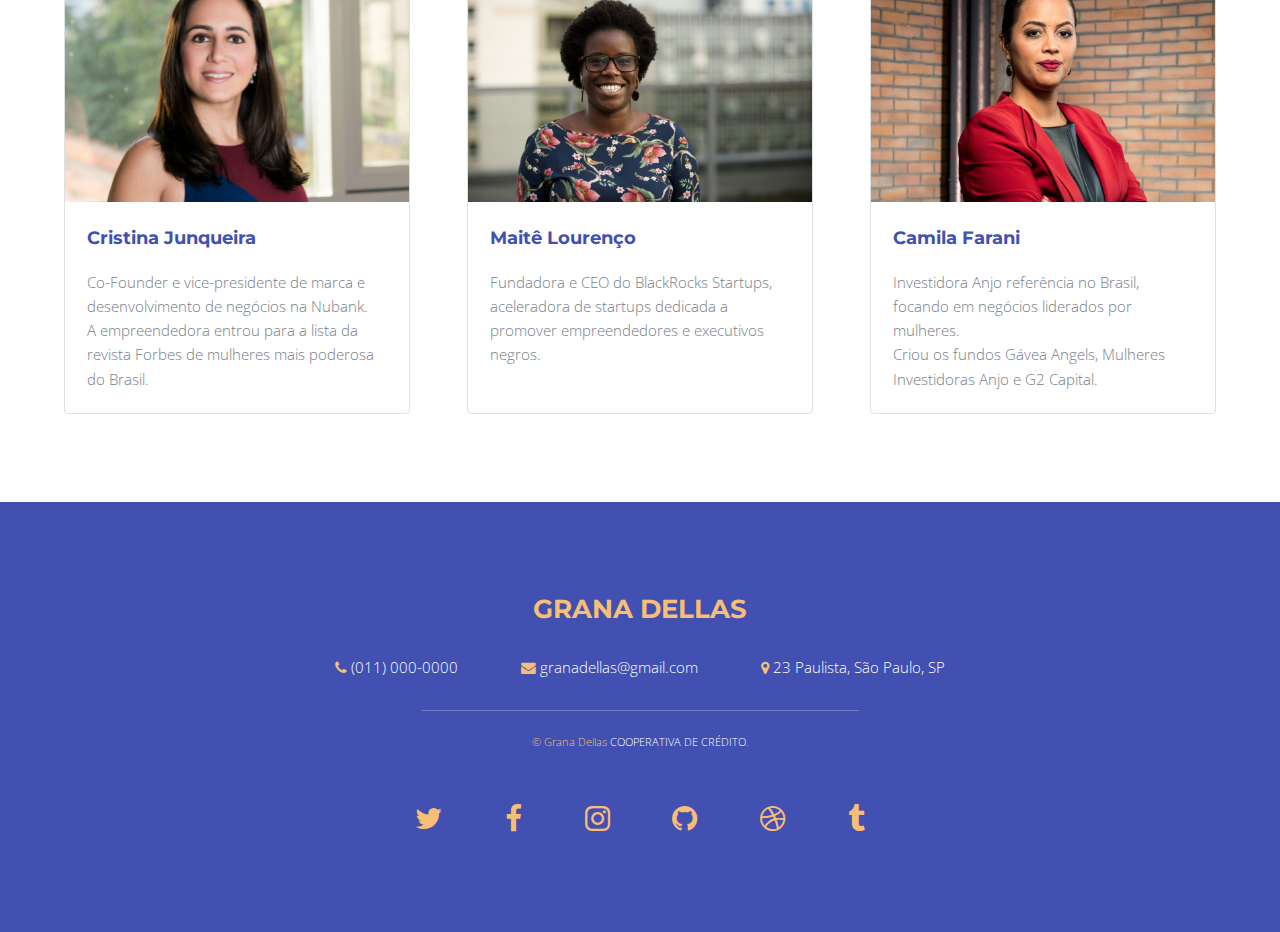
==== commit 30d15933: "vafyçf" ====
--- a/index.html
+++ b/index.html
@@ -34,7 +34,7 @@
 		<!-- Banner -->
 			<section id="banner">
 				<div class="content">
-					<h1>Grana Dellas gerida por elas. Simples assim!</h1>
+					<h1>Grana dellas gerida por elas. Simples assim!</h1>
 					<p>Mais que cooperativa de crédito com juros melhores<br />que do mercado. Uma rede de mulheres se levando para frente.</p>
 					<ul class="actions">
 						<li><a href="#one" class="button scrolly">Saiba Mais</a></li>
@@ -65,7 +65,7 @@
 						</div>
 						<div>
 							<h3>Com você em todos os momentos</h3>
-							<p>Vai tirar uma ideia do papel?<br/>Levar seu negócio para o mundo digital!</p>
+							<p>Vai tirar uma ideia do papel?<br/>Levar seu negócio para o mundo digital?</p>
 						</div>
 					</div>
 				</div>
@@ -115,7 +115,6 @@
 							<h3>Camila Farani</h3>
 							<p>Investidora Anjo referência no Brasil, focando em negócios liderados por mulheres.<br /> Criou os fundos Gávea Angels, Mulheres Investidoras Anjo e G2 Capital.</p>
 						</div>
-						
 					</div>
 				</div>
 			</section>
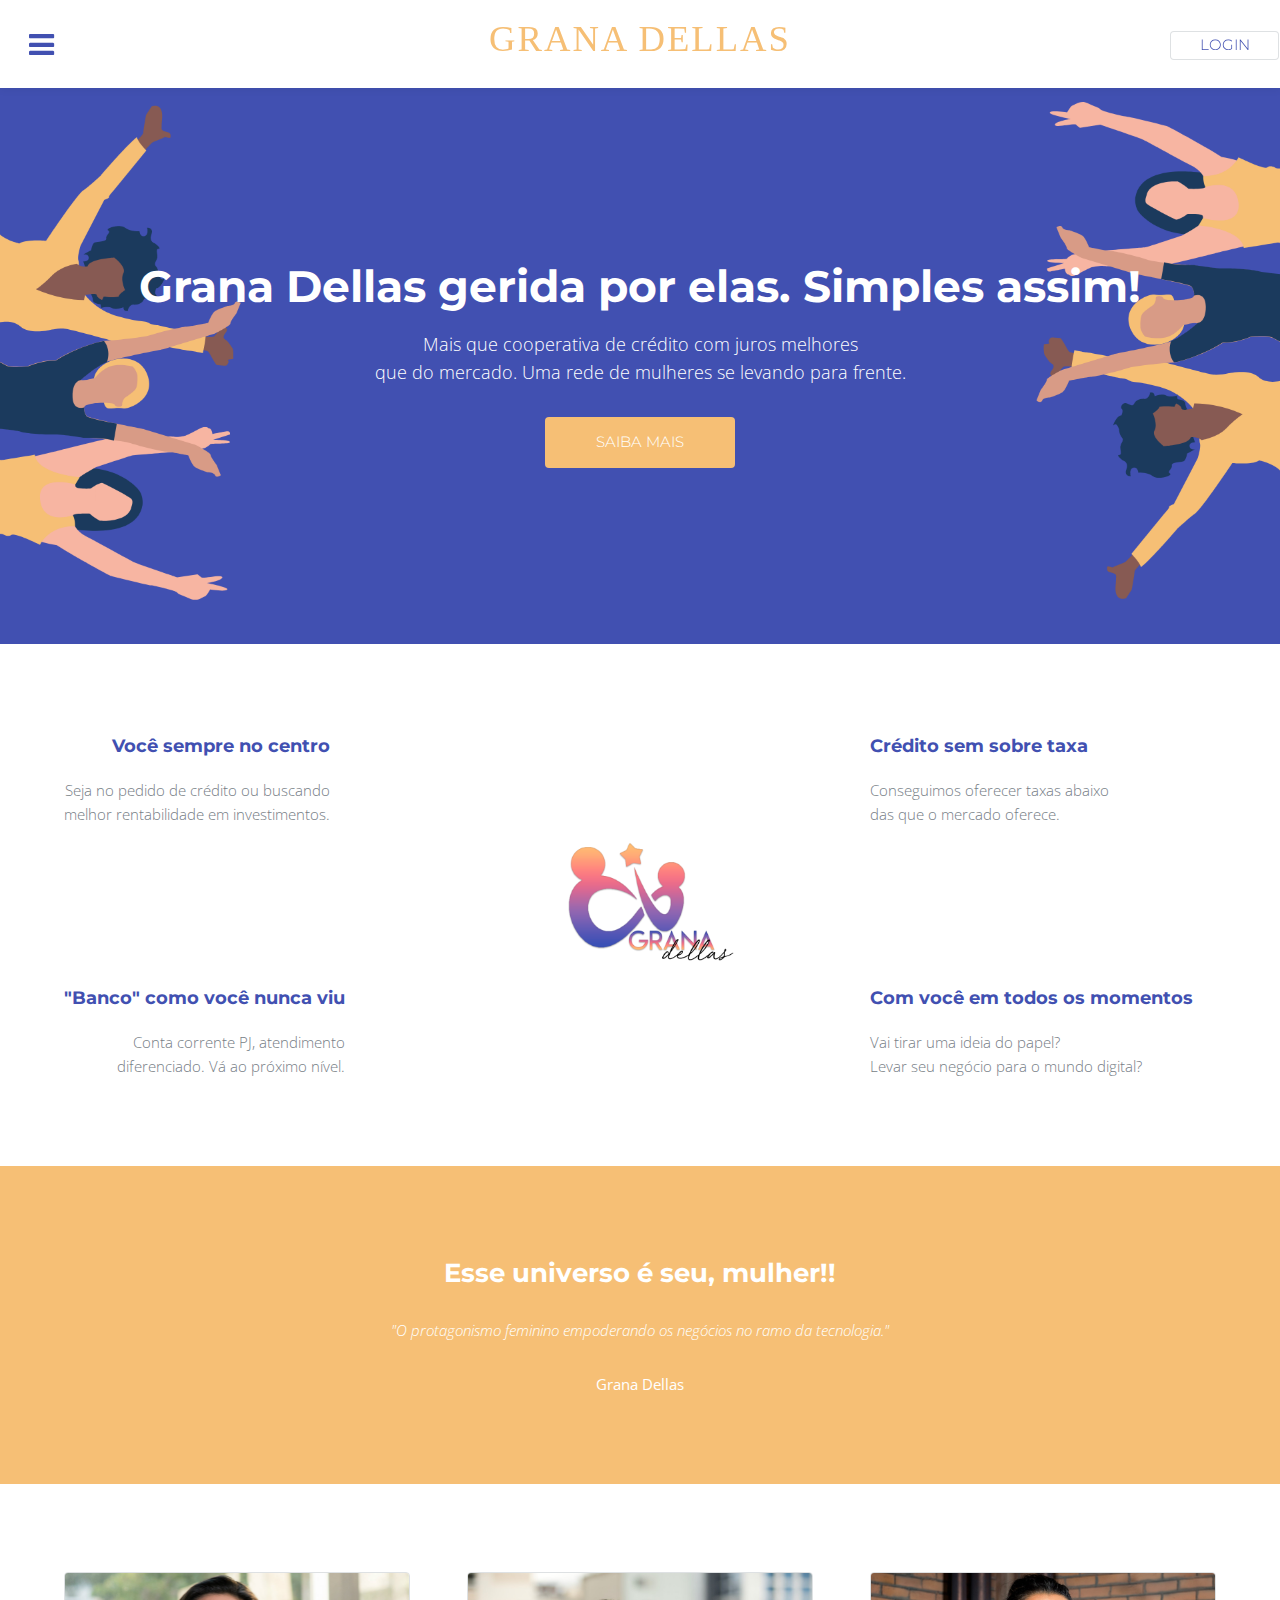
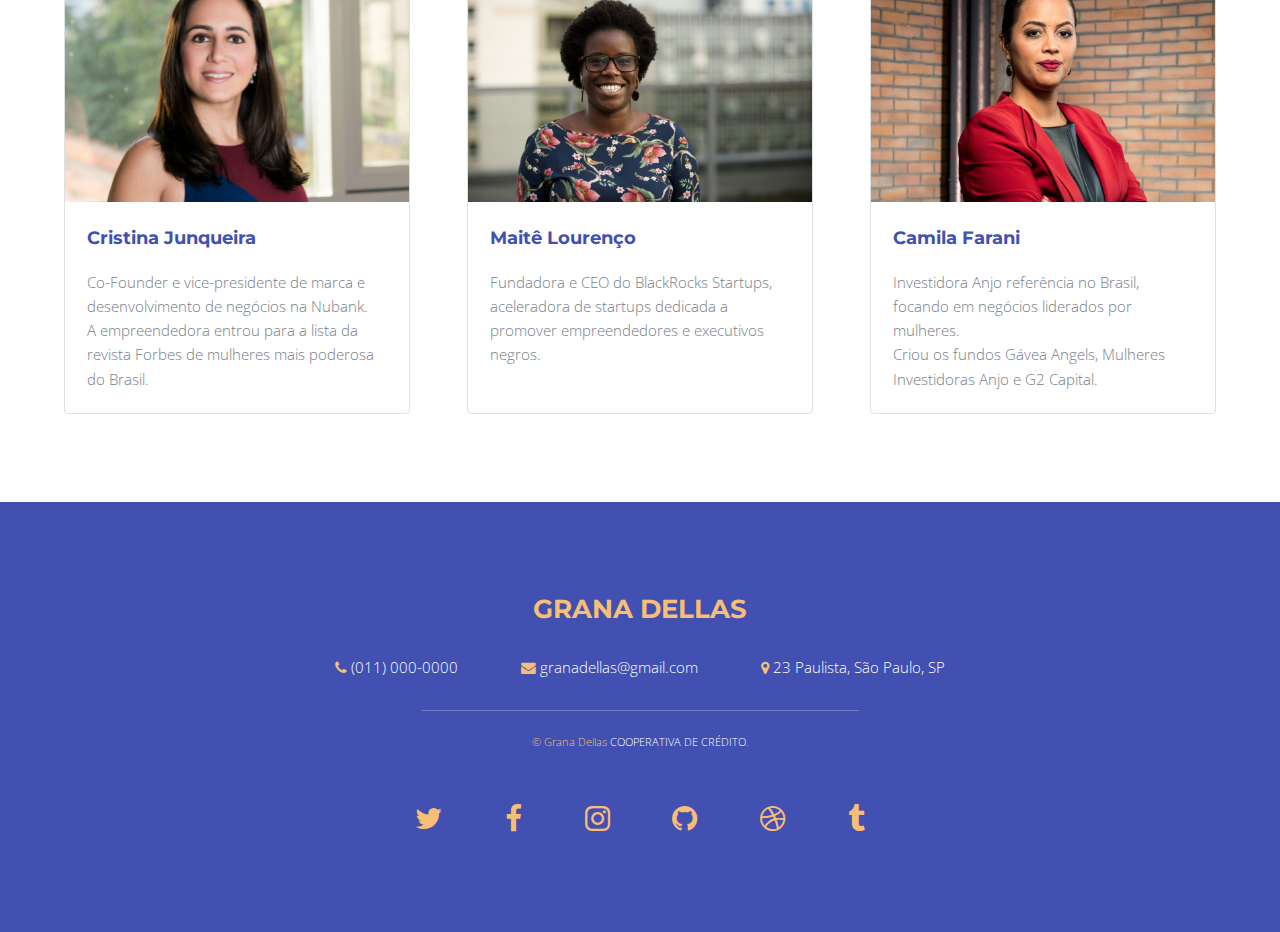
==== commit 306c23ad: "Merge branch 'master' of https://github.com/bodelha/mega-hack-woman" ====
--- a/index.html
+++ b/index.html
@@ -34,7 +34,7 @@
 		<!-- Banner -->
 			<section id="banner">
 				<div class="content">
-					<h1>Grana dellas gerida por elas. Simples assim!</h1>
+					<h1>Grana Dellas gerida por elas. Simples assim!</h1>
 					<p>Mais que cooperativa de crédito com juros melhores<br />que do mercado. Uma rede de mulheres se levando para frente.</p>
 					<ul class="actions">
 						<li><a href="#one" class="button scrolly">Saiba Mais</a></li>
@@ -115,6 +115,7 @@
 							<h3>Camila Farani</h3>
 							<p>Investidora Anjo referência no Brasil, focando em negócios liderados por mulheres.<br /> Criou os fundos Gávea Angels, Mulheres Investidoras Anjo e G2 Capital.</p>
 						</div>
+						
 					</div>
 				</div>
 			</section>
